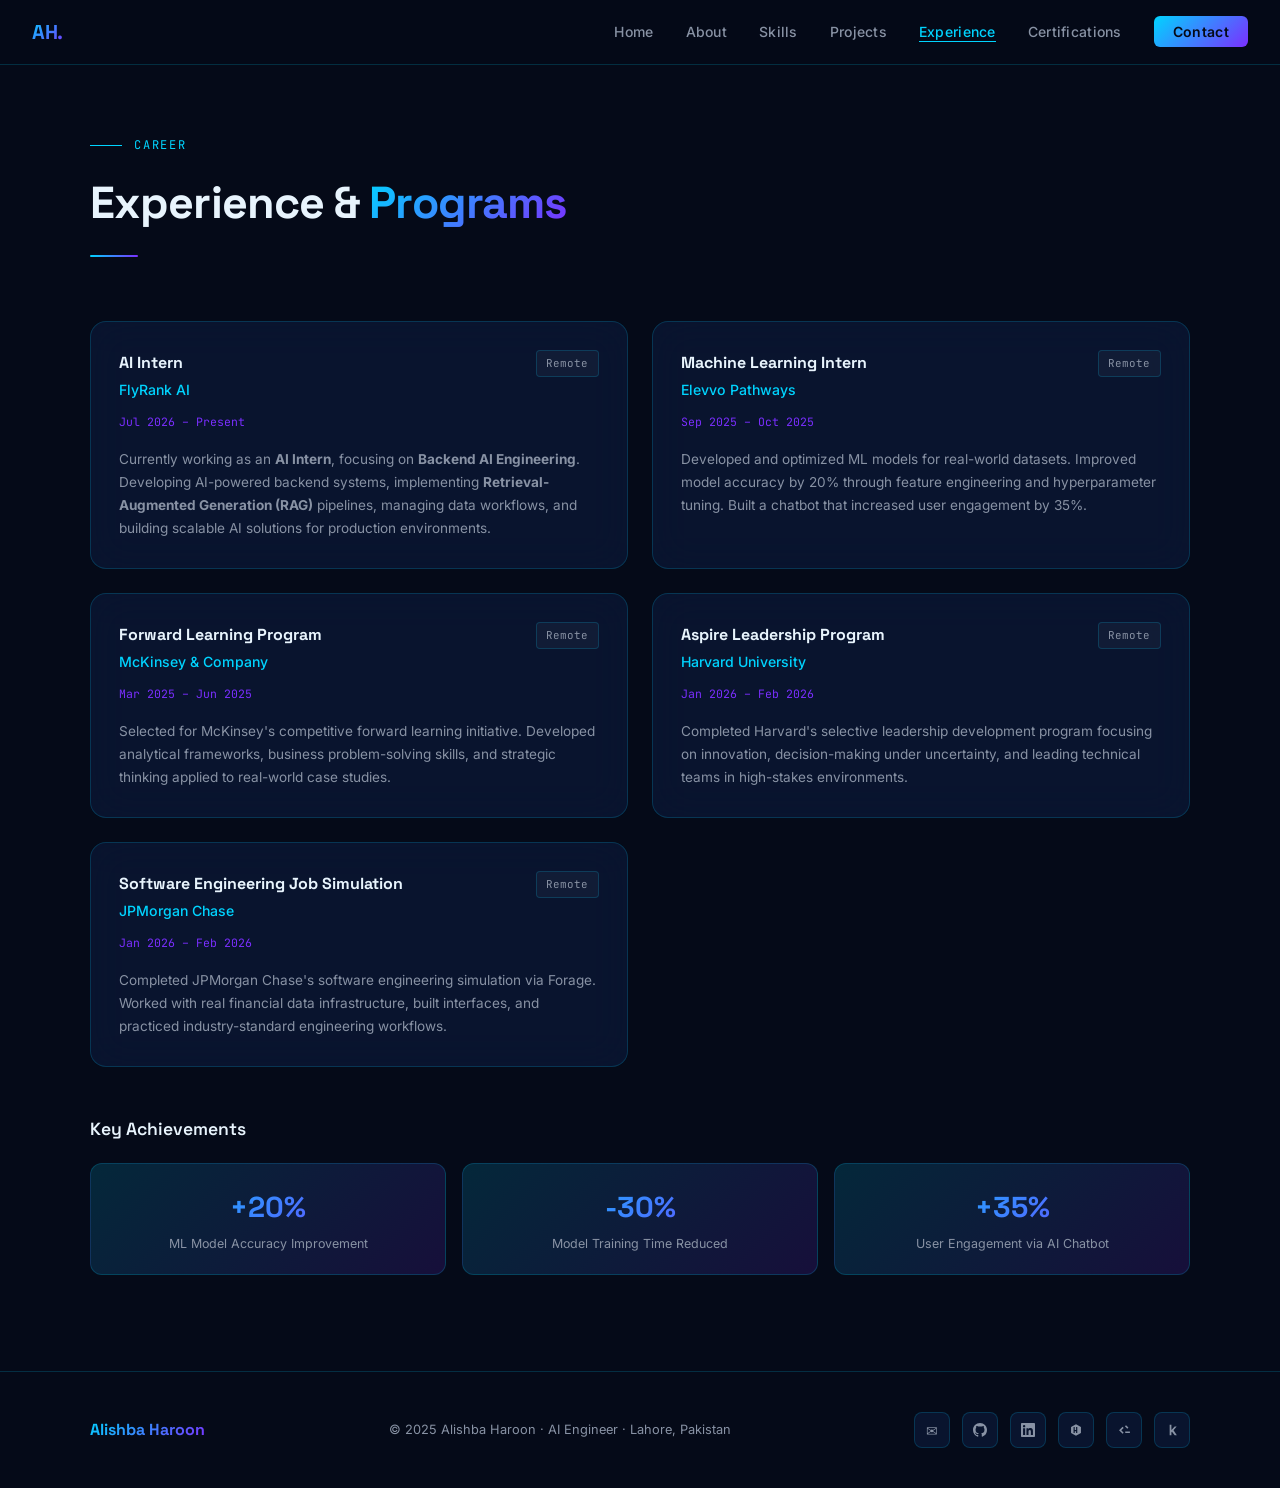
==== experience.html @ 0b695e45 "Initial portfolio website" ====
<!DOCTYPE html>
<html lang="en">
<head>
<meta charset="UTF-8">
<meta name="viewport" content="width=device-width, initial-scale=1.0">
<meta name="description" content="Professional experience and leadership programs completed by Alishba Haroon.">
<meta name="keywords" content="AI Engineer, Machine Learning Engineer, NLP, Deep Learning, Python, TensorFlow, PyTorch, Alishba Haroon">
<title>Experience | Alishba Haroon</title>
<link rel="preconnect" href="https://fonts.googleapis.com">
<link href="https://fonts.googleapis.com/css2?family=Space+Grotesk:wght@300;400;500;600;700&family=Inter:wght@300;400;500;600&family=JetBrains+Mono:wght@400;500&display=swap" rel="stylesheet">
<link rel="stylesheet" href="styles.css">
</head>
<body>
<nav id="navbar">
  <a href="index.html" class="nav-logo">AH.</a>
  <ul class="nav-links">
    <li><a href="index.html">Home</a></li>
    <li><a href="about.html">About</a></li>
    <li><a href="skills.html">Skills</a></li>
    <li><a href="projects.html">Projects</a></li>
    <li><a href="experience.html" class="active">Experience</a></li>
    <li><a href="certifications.html">Certifications</a></li>
    <li><a href="contact.html" class="nav-cta">Contact</a></li>
  </ul>
  <button class="hamburger" id="hamburger" aria-label="Menu">
    <span></span><span></span><span></span>
  </button>
</nav>

<div class="mobile-menu" id="mobile-menu">
  <button class="mobile-close" id="mobile-close">✕</button>
  <a href="index.html" class="mobile-link">Home</a>
  <a href="about.html" class="mobile-link">About</a>
  <a href="skills.html" class="mobile-link">Skills</a>
  <a href="projects.html" class="mobile-link">Projects</a>
  <a href="experience.html" class="mobile-link active">Experience</a>
  <a href="certifications.html" class="mobile-link">Certs</a>
  <a href="contact.html" class="mobile-link nav-cta" style="padding:0.6rem 1.5rem;">Contact</a>
</div>


<section class="page-banner">
  <div class="container">
    <div class="section-eyebrow">Career</div>
    <h2 class="section-title">Experience &amp; <span>Programs</span></h2>
    <div class="section-divider"></div>
  </div>
</section>

<section id="experience" style="padding-top:0;">
  
  <div class="container">
    <div class="exp-grid">
      <div class="exp-card glass reveal">
  <div class="exp-header">
    <div>
      <div class="exp-role">AI Intern</div>
      <div class="exp-company">FlyRank AI</div>
    </div>
    <span class="exp-badge">Remote</span>
  </div>

  <div class="exp-period">Jul 2026 – Present</div>

  <p style="font-size:0.85rem;color:var(--slate);line-height:1.7;">
    Currently working as an <strong>AI Intern</strong>, focusing on <strong>Backend AI Engineering</strong>. Developing AI-powered backend systems, implementing <strong>Retrieval-Augmented Generation (RAG)</strong> pipelines, managing data workflows, and building scalable AI solutions for production environments.
  </p>
</div>
      <div class="exp-card glass reveal">
        <div class="exp-header">
          <div>
            <div class="exp-role">Machine Learning Intern</div>
            <div class="exp-company">Elevvo Pathways</div>
          </div>
          <span class="exp-badge">Remote</span>
        </div>
        <div class="exp-period">Sep 2025 – Oct 2025</div>
        <p style="font-size:0.85rem;color:var(--slate);line-height:1.7;">
          Developed and optimized ML models for real-world datasets. Improved model accuracy by 20% through feature engineering and hyperparameter tuning. Built a chatbot that increased user engagement by 35%.
        </p>
      </div>

      <div class="exp-card glass reveal">
        <div class="exp-header">
          <div>
            <div class="exp-role">Forward Learning Program</div>
            <div class="exp-company">McKinsey &amp; Company</div>
          </div>
          <span class="exp-badge">Remote</span>
        </div>
        <div class="exp-period">Mar 2025 – Jun 2025</div>
        <p style="font-size:0.85rem;color:var(--slate);line-height:1.7;">
          Selected for McKinsey's competitive forward learning initiative. Developed analytical frameworks, business problem-solving skills, and strategic thinking applied to real-world case studies.
        </p>
      </div>

      <div class="exp-card glass reveal">
        <div class="exp-header">
          <div>
            <div class="exp-role">Aspire Leadership Program</div>
            <div class="exp-company">Harvard University</div>
          </div>
          <span class="exp-badge">Remote</span>
        </div>
        <div class="exp-period">Jan 2026 – Feb 2026</div>
        <p style="font-size:0.85rem;color:var(--slate);line-height:1.7;">
          Completed Harvard's selective leadership development program focusing on innovation, decision-making under uncertainty, and leading technical teams in high-stakes environments.
        </p>
      </div>

      <div class="exp-card glass reveal">
        <div class="exp-header">
          <div>
            <div class="exp-role">Software Engineering Job Simulation</div>
            <div class="exp-company">JPMorgan Chase</div>
          </div>
          <span class="exp-badge">Remote</span>
        </div>
        <div class="exp-period">Jan 2026 – Feb 2026</div>
        <p style="font-size:0.85rem;color:var(--slate);line-height:1.7;">
          Completed JPMorgan Chase's software engineering simulation via Forage. Worked with real financial data infrastructure, built interfaces, and practiced industry-standard engineering workflows.
        </p>
      </div>
    </div>

    <div class="achievements-section reveal">
      <div class="achievements-title">Key Achievements</div>
      <div class="achievements-grid">
        <div class="achievement-item">
          <div class="achievement-stat">+20%</div>
          <div class="achievement-desc">ML Model Accuracy Improvement</div>
        </div>
        <div class="achievement-item">
          <div class="achievement-stat">-30%</div>
          <div class="achievement-desc">Model Training Time Reduced</div>
        </div>
        <div class="achievement-item">
          <div class="achievement-stat">+35%</div>
          <div class="achievement-desc">User Engagement via AI Chatbot</div>
        </div>
      </div>
    </div>
  </div>
</section>


<footer>
  <div class="footer-inner">
    <div class="footer-name">Alishba Haroon</div>
    <div class="footer-copy">© 2025 Alishba Haroon · AI Engineer · Lahore, Pakistan</div>
    <div class="social-icons">
      <a href="mailto:alishbaharoon988@gmail.com" class="social-icon" title="Email">✉</a>
      <a href="https://github.com/Alishba-Haroon" target="_blank" class="social-icon" title="GitHub">
        <svg width="14" height="14" viewBox="0 0 24 24" fill="currentColor"><path d="M12 0C5.37 0 0 5.37 0 12c0 5.31 3.435 9.795 8.205 11.385.6.105.825-.255.825-.57 0-.285-.015-1.23-.015-2.235-3.015.555-3.795-.735-4.035-1.41-.135-.345-.72-1.41-1.23-1.695-.42-.225-1.02-.78-.015-.795.945-.015 1.62.87 1.845 1.23 1.08 1.815 2.805 1.305 3.495.99.105-.78.42-1.305.765-1.605-2.67-.3-5.46-1.335-5.46-5.925 0-1.305.465-2.385 1.23-3.225-.12-.3-.54-1.53.12-3.18 0 0 1.005-.315 3.3 1.23.96-.27 1.98-.405 3-.405s2.04.135 3 .405c2.295-1.56 3.3-1.23 3.3-1.23.66 1.65.24 2.88.12 3.18.765.84 1.23 1.905 1.23 3.225 0 4.605-2.805 5.625-5.475 5.925.435.375.81 1.095.81 2.22 0 1.605-.015 2.895-.015 3.3 0 .315.225.69.825.57A12.02 12.02 0 0 0 24 12c0-6.63-5.37-12-12-12z"/></svg>
      </a>
      <a href="https://linkedin.com/in/alishba-h-997508324" target="_blank" class="social-icon" title="LinkedIn">
        <svg width="14" height="14" viewBox="0 0 24 24" fill="currentColor"><path d="M20.447 20.452h-3.554v-5.569c0-1.328-.027-3.037-1.852-3.037-1.853 0-2.136 1.445-2.136 2.939v5.667H9.351V9h3.414v1.561h.046c.477-.9 1.637-1.85 3.37-1.85 3.601 0 4.267 2.37 4.267 5.455v6.286zM5.337 7.433a2.062 2.062 0 0 1-2.063-2.065 2.064 2.064 0 1 1 2.063 2.065zm1.782 13.019H3.555V9h3.564v11.452zM22.225 0H1.771C.792 0 0 .774 0 1.729v20.542C0 23.227.792 24 1.771 24h20.451C23.2 24 24 23.227 24 22.271V1.729C24 .774 23.2 0 22.222 0h.003z"/></svg>
      </a>
      <a href="https://www.hackerrank.com/profile/alishbaharoon" target="_blank" class="social-icon" title="HackerRank">
         <svg width="14" height="14" viewBox="0 0 24 24" fill="currentColor">
         <path d="M12 2L3.5 7v10L12 22l8.5-5V7L12 2zm2.2 15h-2v-3h-2.4v3h-2V7h2v5h2.4V7h2v10z"/>
         </svg>
      </a>
      <a href="https://leetcode.com/u/Alishba_Haroon/" target="_blank" class="social-icon" title="LeetCode">
        <svg width="16" height="16" viewBox="0 0 50 50" fill="currentColor">
        <path d="M20.6 37.1L9.5 26l11.1-11.1 3.5 3.5L16.5 26l7.6 7.6-3.5 3.5zm8.2-2.6h14.7v-5H28.8v5zm2.5-24.6l-3.5 3.5L35.4 21l3.5-3.5-7.6-7.6z"/>
        </svg>
      </a>
      <a href="https://www.kaggle.com/parkemma" target="_blank" class="social-icon" title="Kaggle">
         <svg width="14" height="14" viewBox="0 0 24 24" fill="currentColor">
         <path d="M8 3h3v9.2L16.6 6H20l-5.4 6.3L20.3 21h-3.7L12 14.9l-1 1.1V21H8V3z"/>
         </svg>
      </a>
    </div>
  </div>
</footer>

<script src="script.js"></script>
</body>
</html>
---- styles.css ----
:root {
  --bg-deep: #050A18;
  --bg-mid: #0D1B3E;
  --bg-card: rgba(13, 27, 62, 0.6);
  --cyan: #00D4FF;
  --violet: #7B2FFF;
  --cyan-dim: rgba(0, 212, 255, 0.15);
  --violet-dim: rgba(123, 47, 255, 0.15);
  --white: #E8F4FD;
  --slate: #8892A4;
  --border: rgba(0, 212, 255, 0.18);
  --glow-cyan: 0 0 30px rgba(0, 212, 255, 0.25);
  --glow-violet: 0 0 30px rgba(123, 47, 255, 0.25);
}

*, *::before, *::after { box-sizing: border-box; margin: 0; padding: 0; }

html { scroll-behavior: smooth; }

body {
  font-family: 'Inter', sans-serif;
  background: var(--bg-deep);
  color: var(--white);
  overflow-x: hidden;
  line-height: 1.6;
}

/* ── SCROLLBAR ── */
::-webkit-scrollbar { width: 4px; }
::-webkit-scrollbar-track { background: var(--bg-deep); }
::-webkit-scrollbar-thumb { background: var(--cyan); border-radius: 2px; }

/* ── NAV ── */
nav {
  position: fixed; top: 0; left: 0; right: 0; z-index: 100;
  padding: 1rem 2rem;
  display: flex; align-items: center; justify-content: space-between;
  background: rgba(5, 10, 24, 0.85);
  backdrop-filter: blur(20px);
  border-bottom: 1px solid var(--border);
  transition: all 0.3s ease;
}

.nav-logo {
  font-family: 'Space Grotesk', sans-serif;
  font-weight: 700; font-size: 1.25rem;
  background: linear-gradient(135deg, var(--cyan), var(--violet));
  -webkit-background-clip: text; -webkit-text-fill-color: transparent;
  letter-spacing: -0.02em;
  text-decoration: none;
}

.nav-links {
  display: flex; gap: 2rem; list-style: none;
}

.nav-links a {
  color: var(--slate); text-decoration: none; font-size: 0.875rem;
  font-weight: 500; letter-spacing: 0.02em; transition: color 0.2s;
  position: relative;
}

.nav-links a::after {
  content: ''; position: absolute; bottom: -2px; left: 0; width: 0; height: 1px;
  background: var(--cyan); transition: width 0.3s;
}

.nav-links a:hover { color: var(--cyan); }
.nav-links a:hover::after { width: 100%; }

/* current-page indicator (additive, same visual language as hover state) */
.nav-links a.active { color: var(--cyan); }
.nav-links a.active::after { width: 100%; }

.nav-cta {
  background: linear-gradient(135deg, var(--cyan), var(--violet));
  color: var(--bg-deep) !important; padding: 0.45rem 1.2rem;
  border-radius: 6px; font-weight: 600 !important;
  -webkit-text-fill-color: var(--bg-deep) !important;
}

.nav-cta:hover { opacity: 0.85; }
.nav-cta::after { display: none !important; }

.hamburger {
  display: none; flex-direction: column; gap: 5px; cursor: pointer;
  background: none; border: none; padding: 4px;
}

.hamburger span {
  width: 24px; height: 2px; background: var(--white); border-radius: 1px;
  transition: all 0.3s;
}

/* ── HERO ── */
#hero {
  min-height: 100vh;
  display: flex; align-items: center; justify-content: center;
  position: relative; overflow: hidden;
  padding: 6rem 2rem 4rem;
}

#neural-canvas {
  position: absolute; top: 0; left: 0;
  width: 100%; height: 100%; z-index: 0;
  opacity: 0.45;
}

.hero-bg-gradient {
  position: absolute; inset: 0; z-index: 0;
  background: radial-gradient(ellipse 80% 60% at 50% 0%, rgba(123,47,255,0.18) 0%, transparent 60%),
              radial-gradient(ellipse 60% 40% at 80% 80%, rgba(0,212,255,0.12) 0%, transparent 50%);
}

.hero-content {
  position: relative; z-index: 2;
  max-width: 900px; text-align: center;
  animation: fadeInUp 0.9s ease both;
}

.hero-badge {
  display: inline-flex; align-items: center; gap: 0.5rem;
  background: var(--violet-dim); border: 1px solid rgba(123,47,255,0.4);
  color: var(--cyan); padding: 0.35rem 1rem; border-radius: 50px;
  font-size: 0.78rem; font-family: 'JetBrains Mono', monospace;
  letter-spacing: 0.06em; margin-bottom: 1.5rem;
  animation: fadeInUp 0.9s 0.1s ease both;
}

.hero-badge::before {
  content: ''; width: 6px; height: 6px; border-radius: 50%;
  background: var(--cyan); animation: pulse 2s infinite;
}

/* profile avatar */

.profile-avatar-wrap {
  display:flex;
  justify-content:center;
  margin-bottom:1.5rem;
  animation:fadeInUp 0.9s 0.05s ease both;
}


.profile-avatar {

  width:180px;
  height:180px;

  border-radius:50%;

  padding:4px;

  background:linear-gradient(135deg,var(--cyan),var(--violet));

  box-shadow:var(--glow-cyan);

  overflow:hidden;
}



.profile-avatar img {

  width:100%;
  height:100%;

  border-radius:50%;

  display:block;

  object-fit:cover;

  background:var(--bg-mid);

  border:3px solid var(--bg-deep);

}

.hero-name {
  font-family: 'Space Grotesk', sans-serif;
  font-size: clamp(2.8rem, 7vw, 5.5rem);
  font-weight: 700; line-height: 1.05;
  letter-spacing: -0.03em;
  background: linear-gradient(135deg, var(--white) 30%, var(--cyan) 70%, var(--violet) 100%);
  -webkit-background-clip: text; -webkit-text-fill-color: transparent;
  margin-bottom: 1rem;
  animation: fadeInUp 0.9s 0.2s ease both;
}

.hero-title {
  font-family: 'JetBrains Mono', monospace;
  font-size: clamp(0.85rem, 2vw, 1.05rem);
  color: var(--cyan); letter-spacing: 0.04em;
  margin-bottom: 1.5rem;
  animation: fadeInUp 0.9s 0.3s ease both;
}

.hero-headline {
  font-family: 'Space Grotesk', sans-serif;
  font-size: clamp(1.1rem, 2.5vw, 1.45rem);
  color: var(--slate); font-weight: 400;
  max-width: 680px; margin: 0 auto 2rem;
  animation: fadeInUp 0.9s 0.4s ease both;
}

.hero-headline em { color: var(--white); font-style: normal; font-weight: 600; }

.hero-bio {
  font-size: 0.95rem; color: var(--slate); max-width: 600px;
  margin: 0 auto 2.5rem; line-height: 1.8;
  animation: fadeInUp 0.9s 0.5s ease both;
}

.hero-btns {
  display: flex; gap: 1rem; justify-content: center; flex-wrap: wrap;
  animation: fadeInUp 0.9s 0.6s ease both;
}

.btn-primary {
  background: linear-gradient(135deg, var(--cyan), var(--violet));
  color: var(--bg-deep); padding: 0.8rem 2rem;
  border-radius: 8px; font-weight: 700; font-size: 0.95rem;
  text-decoration: none; border: none; cursor: pointer;
  transition: all 0.3s; display: inline-flex; align-items: center; gap: 0.5rem;
  box-shadow: var(--glow-cyan);
}

.btn-primary:hover { transform: translateY(-2px); box-shadow: 0 0 40px rgba(0,212,255,0.4); }

.btn-outline {
  background: transparent; color: var(--white);
  border: 1px solid var(--border); padding: 0.8rem 2rem;
  border-radius: 8px; font-weight: 600; font-size: 0.95rem;
  text-decoration: none; cursor: pointer;
  transition: all 0.3s; display: inline-flex; align-items: center; gap: 0.5rem;
  backdrop-filter: blur(10px);
}

.btn-outline:hover {
  border-color: var(--cyan); color: var(--cyan);
  background: var(--cyan-dim); transform: translateY(-2px);
}

.hero-stats {
  display: flex; gap: 3rem; justify-content: center; margin-top: 4rem;
  flex-wrap: wrap;
  animation: fadeInUp 0.9s 0.7s ease both;
}

.stat-item { text-align: center; }
.stat-num {
  font-family: 'Space Grotesk', sans-serif;
  font-size: 2rem; font-weight: 700; color: var(--cyan);
}
.stat-label { font-size: 0.78rem; color: var(--slate); letter-spacing: 0.05em; }

/* ── SECTIONS ── */
section { padding: 6rem 2rem; }

.container { max-width: 1100px; margin: 0 auto; }

/* page banner used at the top of every inner page (reuses hero spacing rhythm) */
.page-banner {
  padding: 8.5rem 2rem 1rem;
}

.section-eyebrow {
  font-family: 'JetBrains Mono', monospace;
  font-size: 0.75rem; color: var(--cyan);
  letter-spacing: 0.15em; text-transform: uppercase;
  margin-bottom: 0.75rem; display: flex; align-items: center; gap: 0.75rem;
}

.section-eyebrow::before {
  content: ''; height: 1px; width: 2rem; background: var(--cyan);
}

.section-title {
  font-family: 'Space Grotesk', sans-serif;
  font-size: clamp(1.8rem, 4vw, 2.8rem); font-weight: 700;
  letter-spacing: -0.02em; margin-bottom: 1rem;
}

.section-title span {
  background: linear-gradient(135deg, var(--cyan), var(--violet));
  -webkit-background-clip: text; -webkit-text-fill-color: transparent;
}

.section-divider {
  width: 3rem; height: 2px;
  background: linear-gradient(to right, var(--cyan), var(--violet));
  margin-bottom: 3rem; border-radius: 1px;
}

/* ── GLASS CARD ── */
.glass {
  background: var(--bg-card);
  border: 1px solid var(--border);
  border-radius: 16px;
  backdrop-filter: blur(20px);
  transition: all 0.3s;
}

.glass:hover {
  border-color: rgba(0,212,255,0.35);
  box-shadow: var(--glow-cyan);
  transform: translateY(-4px);
}

/* ── ABOUT ── */
#about, .about-page { background: linear-gradient(180deg, var(--bg-deep) 0%, rgba(13,27,62,0.3) 100%); }

.about-grid {
  display: grid; grid-template-columns: 1fr 1fr; gap: 3rem; align-items: start;
}

.about-bio { font-size: 1.05rem; color: var(--slate); line-height: 1.9; margin-bottom: 1.5rem; }
.about-bio strong { color: var(--white); }

.about-highlight {
  display: flex; align-items: flex-start; gap: 1rem;
  padding: 1.2rem 1.5rem; margin-bottom: 1rem;
}

.highlight-icon {
  width: 40px; height: 40px; border-radius: 10px; flex-shrink: 0;
  background: linear-gradient(135deg, var(--cyan-dim), var(--violet-dim));
  border: 1px solid var(--border);
  display: flex; align-items: center; justify-content: center;
  font-size: 1.1rem;
}

.highlight-text strong { display: block; font-size: 0.9rem; margin-bottom: 0.2rem; }
.highlight-text span { font-size: 0.82rem; color: var(--slate); }

/* Education Timeline */
.edu-timeline { position: relative; padding-left: 1.5rem; }

.edu-timeline::before {
  content: ''; position: absolute; left: 0; top: 0; bottom: 0;
  width: 1px; background: linear-gradient(to bottom, var(--cyan), var(--violet), transparent);
}

.edu-item {
  position: relative; margin-bottom: 2rem;
  padding: 1.25rem 1.5rem;
}

.edu-item::before {
  content: ''; position: absolute; left: -1.65rem; top: 1.5rem;
  width: 8px; height: 8px; border-radius: 50%;
  background: var(--cyan); border: 2px solid var(--bg-deep);
  box-shadow: 0 0 12px var(--cyan);
}

.edu-degree {
  font-family: 'Space Grotesk', sans-serif;
  font-weight: 600; font-size: 1rem; margin-bottom: 0.25rem;
}

.edu-school { color: var(--cyan); font-size: 0.88rem; margin-bottom: 0.2rem; }
.edu-period { font-family: 'JetBrains Mono', monospace; font-size: 0.75rem; color: var(--slate); }

/* ── SKILLS ── */
#skills, .skills-page { position: relative; }

.skills-grid {
  display: grid;
  grid-template-columns: repeat(auto-fill, minmax(300px, 1fr));
  gap: 1.5rem;
}

.skill-card { padding: 1.75rem; }

.skill-cat-label {
  font-family: 'JetBrains Mono', monospace;
  font-size: 0.72rem; color: var(--cyan);
  letter-spacing: 0.1em; text-transform: uppercase;
  margin-bottom: 1.25rem; display: flex; align-items: center; gap: 0.5rem;
}

.skill-cat-label::after {
  content: ''; flex: 1; height: 1px; background: var(--border);
}

.skill-tags { display: flex; flex-wrap: wrap; gap: 0.5rem; }

.tag {
  padding: 0.35rem 0.85rem; border-radius: 50px;
  font-size: 0.78rem; font-weight: 500; letter-spacing: 0.02em;
  background: var(--cyan-dim); border: 1px solid rgba(0,212,255,0.25);
  color: var(--white); transition: all 0.2s; cursor: default;
}

.tag:hover {
  background: rgba(0,212,255,0.25); border-color: var(--cyan);
  transform: scale(1.04);
}

.tag.violet {
  background: var(--violet-dim); border-color: rgba(123,47,255,0.3);
}

.tag.violet:hover { background: rgba(123,47,255,0.3); border-color: var(--violet); }

/* ── PROJECTS ── */
#projects, .projects-page { background: linear-gradient(180deg, rgba(13,27,62,0.2) 0%, var(--bg-deep) 100%); }

.filter-bar {
  display: flex; gap: 0.75rem; margin-bottom: 2.5rem; flex-wrap: wrap;
}

.filter-btn {
  padding: 0.45rem 1.2rem; border-radius: 50px;
  border: 1px solid var(--border); background: transparent;
  color: var(--slate); font-size: 0.82rem; font-weight: 500;
  cursor: pointer; transition: all 0.2s; font-family: 'Inter', sans-serif;
}

.filter-btn:hover, .filter-btn.active {
  background: var(--cyan-dim); border-color: var(--cyan); color: var(--cyan);
}

.projects-grid {
  display: grid; grid-template-columns: repeat(auto-fill, minmax(310px, 1fr));
  gap: 1.5rem;
}

.project-card {
  padding: 2rem; position: relative; overflow: hidden;
  display: flex; flex-direction: column;
}

.project-card::before {
  content: ''; position: absolute; top: 0; left: 0; right: 0; height: 2px;
  background: linear-gradient(to right, var(--cyan), var(--violet));
  transform: scaleX(0); transform-origin: left;
  transition: transform 0.4s ease;
}

.project-card:hover::before { transform: scaleX(1); }

.project-number {
  font-family: 'JetBrains Mono', monospace;
  font-size: 0.72rem; color: var(--violet); margin-bottom: 1rem;
  letter-spacing: 0.08em;
}

.project-title {
  font-family: 'Space Grotesk', sans-serif;
  font-size: 1.2rem; font-weight: 700; margin-bottom: 0.75rem;
}

.project-desc {
  font-size: 0.88rem; color: var(--slate); line-height: 1.7;
  margin-bottom: 1.25rem; flex: 1;
}

.project-achievement {
  display: flex; align-items: center; gap: 0.5rem;
  padding: 0.6rem 0.9rem; border-radius: 8px;
  background: linear-gradient(135deg, var(--cyan-dim), var(--violet-dim));
  border: 1px solid var(--border);
  font-size: 0.8rem; color: var(--cyan); font-weight: 500; margin-bottom: 1rem;
}

.project-tags { display: flex; gap: 0.4rem; flex-wrap: wrap; }

.project-tag {
  padding: 0.25rem 0.65rem; border-radius: 4px;
  background: rgba(255,255,255,0.05); border: 1px solid rgba(255,255,255,0.08);
  font-size: 0.72rem; color: var(--slate); font-family: 'JetBrains Mono', monospace;
}

/* ── EXPERIENCE ── */
#experience { }

.exp-grid {
  display: grid; grid-template-columns: 1fr 1fr; gap: 1.5rem;
  margin-bottom: 3rem;
}

.exp-card { padding: 1.75rem; position: relative; }

.exp-header {
  display: flex; justify-content: space-between; align-items: flex-start;
  margin-bottom: 0.75rem; gap: 1rem;
}

.exp-role {
  font-family: 'Space Grotesk', sans-serif;
  font-weight: 700; font-size: 1rem; margin-bottom: 0.2rem;
}

.exp-company { color: var(--cyan); font-size: 0.88rem; font-weight: 500; }

.exp-badge {
  font-family: 'JetBrains Mono', monospace;
  font-size: 0.68rem; color: var(--slate);
  background: rgba(255,255,255,0.04); border: 1px solid var(--border);
  padding: 0.25rem 0.6rem; border-radius: 4px; white-space: nowrap;
  flex-shrink: 0;
}

.exp-period {
  font-family: 'JetBrains Mono', monospace;
  font-size: 0.72rem; color: var(--violet); margin-bottom: 1rem;
}

.achievements-section { margin-top: 2rem; }

.achievements-title {
  font-family: 'Space Grotesk', sans-serif;
  font-size: 1.1rem; font-weight: 600; margin-bottom: 1.25rem;
  color: var(--white);
}

.achievements-grid {
  display: grid; grid-template-columns: repeat(3, 1fr); gap: 1rem;
}

.achievement-item {
  padding: 1.25rem; text-align: center; border-radius: 12px;
  background: linear-gradient(135deg, var(--cyan-dim), var(--violet-dim));
  border: 1px solid var(--border);
}

.achievement-stat {
  font-family: 'Space Grotesk', sans-serif;
  font-size: 1.8rem; font-weight: 700;
  background: linear-gradient(135deg, var(--cyan), var(--violet));
  -webkit-background-clip: text; -webkit-text-fill-color: transparent;
}

.achievement-desc { font-size: 0.78rem; color: var(--slate); margin-top: 0.25rem; }

/* ── CERTIFICATIONS ── */
#certifications, .certifications-page { background: linear-gradient(180deg, rgba(13,27,62,0.15) 0%, var(--bg-deep) 100%); }

.certs-grid {
  display: grid; grid-template-columns: repeat(auto-fill, minmax(280px, 1fr));
  gap: 1.25rem;
}

.cert-card {
  padding: 1.5rem; display: flex; align-items: center; gap: 1.25rem;
}

.cert-icon {
  width: 48px; height: 48px; border-radius: 12px; flex-shrink: 0;
  background: linear-gradient(135deg, var(--cyan-dim), var(--violet-dim));
  border: 1px solid var(--border);
  display: flex; align-items: center; justify-content: center;
  font-size: 1.3rem;
}

.cert-name {
  font-family: 'Space Grotesk', sans-serif;
  font-weight: 600; font-size: 0.92rem; margin-bottom: 0.2rem;
}

.cert-issuer { font-size: 0.78rem; color: var(--cyan); }

/* ── CONTACT ── */
#contact { }

.contact-grid {
  display: grid; grid-template-columns: 1fr 1.4fr; gap: 3rem; align-items: start;
}

.contact-info h3 {
  font-family: 'Space Grotesk', sans-serif;
  font-size: 1.4rem; font-weight: 700; margin-bottom: 1rem;
}

.contact-info p { color: var(--slate); font-size: 0.92rem; line-height: 1.8; margin-bottom: 2rem; }

.contact-links { display: flex; flex-direction: column; gap: 1rem; }

.contact-link {
  display: flex; align-items: center; gap: 1rem;
  padding: 1rem 1.25rem; border-radius: 10px;
  text-decoration: none; color: var(--white);
  transition: all 0.3s;
}

.contact-link:hover {
  background: var(--cyan-dim); border-color: var(--cyan); color: var(--cyan);
}

.contact-link .cl-icon {
  width: 36px; height: 36px; border-radius: 8px;
  background: var(--violet-dim); border: 1px solid var(--border);
  display: flex; align-items: center; justify-content: center;
  font-size: 1rem; flex-shrink: 0;
}

.cl-label { font-size: 0.72rem; color: var(--slate); display: block; margin-bottom: 0.1rem; }
.cl-value { font-size: 0.88rem; font-weight: 500; }

.contact-form { display: flex; flex-direction: column; gap: 1rem; }

.form-group { display: flex; flex-direction: column; gap: 0.4rem; }

.form-group label { font-size: 0.78rem; color: var(--slate); letter-spacing: 0.04em; }

.form-group input, .form-group textarea {
  background: var(--bg-card); border: 1px solid var(--border);
  border-radius: 8px; padding: 0.85rem 1.1rem;
  color: var(--white); font-family: 'Inter', sans-serif; font-size: 0.9rem;
  outline: none; transition: border-color 0.2s; resize: vertical;
}

.form-group input:focus, .form-group textarea:focus {
  border-color: var(--cyan); box-shadow: 0 0 0 3px rgba(0,212,255,0.1);
}

.form-group textarea { min-height: 130px; }

.form-row { display: grid; grid-template-columns: 1fr 1fr; gap: 1rem; }

/* ── FOOTER ── */
footer {
  padding: 2.5rem 2rem;
  border-top: 1px solid var(--border);
  text-align: center;
  background: rgba(5,10,24,0.8);
}

.footer-inner {
  max-width: 1100px; margin: 0 auto;
  display: flex; justify-content: space-between; align-items: center;
  flex-wrap: wrap; gap: 1rem;
}

.footer-name {
  font-family: 'Space Grotesk', sans-serif; font-weight: 700;
  background: linear-gradient(135deg, var(--cyan), var(--violet));
  -webkit-background-clip: text; -webkit-text-fill-color: transparent;
}

.footer-copy { font-size: 0.8rem; color: var(--slate); }

.social-icons { display: flex; gap: 0.75rem; }

.social-icon {
  width: 36px; height: 36px; border-radius: 8px;
  background: var(--bg-card); border: 1px solid var(--border);
  display: flex; align-items: center; justify-content: center;
  color: var(--slate); text-decoration: none; font-size: 0.9rem;
  transition: all 0.2s;
}

.social-icon:hover {
  border-color: var(--cyan); color: var(--cyan); background: var(--cyan-dim);
  transform: translateY(-2px);
}

/* ── ANIMATIONS ── */
@keyframes fadeInUp {
  from { opacity: 0; transform: translateY(30px); }
  to { opacity: 1; transform: translateY(0); }
}

@keyframes pulse {
  0%, 100% { opacity: 1; transform: scale(1); }
  50% { opacity: 0.5; transform: scale(0.8); }
}

@keyframes float {
  0%, 100% { transform: translateY(0); }
  50% { transform: translateY(-10px); }
}

.reveal {
  opacity: 0; transform: translateY(28px);
  transition: opacity 0.7s ease, transform 0.7s ease;
}

.reveal.visible { opacity: 1; transform: translateY(0); }

/* ── MOBILE NAV ── */
.mobile-menu {
  display: none; position: fixed; inset: 0; z-index: 99;
  background: rgba(5,10,24,0.97); backdrop-filter: blur(20px);
  flex-direction: column; align-items: center; justify-content: center; gap: 2rem;
}

.mobile-menu.open { display: flex; }

.mobile-menu a {
  color: var(--white); text-decoration: none;
  font-family: 'Space Grotesk', sans-serif; font-size: 1.5rem; font-weight: 600;
  transition: color 0.2s;
}

.mobile-menu a:hover { color: var(--cyan); }

.mobile-menu a.active { color: var(--cyan); }

.mobile-close {
  position: absolute; top: 1.5rem; right: 2rem;
  background: none; border: none; color: var(--white);
  font-size: 1.75rem; cursor: pointer;
}

/* ── RESPONSIVE ── */
@media (max-width: 768px) {
  .nav-links { display: none; }
  .hamburger { display: flex; }

  .about-grid { grid-template-columns: 1fr; }
  .exp-grid { grid-template-columns: 1fr; }
  .contact-grid { grid-template-columns: 1fr; }
  .achievements-grid { grid-template-columns: 1fr; }
  .form-row { grid-template-columns: 1fr; }

  .hero-stats { gap: 1.5rem; }

  section { padding: 4rem 1.25rem; }
  .page-banner { padding: 7rem 1.25rem 0.5rem; }

  .projects-grid { grid-template-columns: 1fr; }
  .skills-grid { grid-template-columns: 1fr; }
  .certs-grid { grid-template-columns: 1fr; }
}

@media (max-width: 480px) {
  .hero-btns { flex-direction: column; align-items: center; }
  .btn-primary, .btn-outline { width: 100%; max-width: 260px; justify-content: center; }
}

/* hidden class for project filter */
.project-card.hidden { display: none; }

/* Skill bar */
.skill-bar-wrap { margin-top: 1.25rem; }
.skill-bar-item { margin-bottom: 0.9rem; }
.skill-bar-label {
  display: flex; justify-content: space-between;
  font-size: 0.78rem; color: var(--slate); margin-bottom: 0.4rem;
}
.skill-bar-track {
  height: 4px; border-radius: 2px;
  background: rgba(255,255,255,0.07);
}
.skill-bar-fill {
  height: 100%; border-radius: 2px;
  background: linear-gradient(to right, var(--cyan), var(--violet));
  width: 0; transition: width 1.2s cubic-bezier(0.4,0,0.2,1);
}

/* top gradient mesh */
.mesh-overlay {
  position: absolute; inset: 0; z-index: 1; pointer-events: none;
  background: 
    radial-gradient(circle at 20% 30%, rgba(0,212,255,0.06) 0%, transparent 40%),
    radial-gradient(circle at 80% 70%, rgba(123,47,255,0.06) 0%, transparent 40%);
}
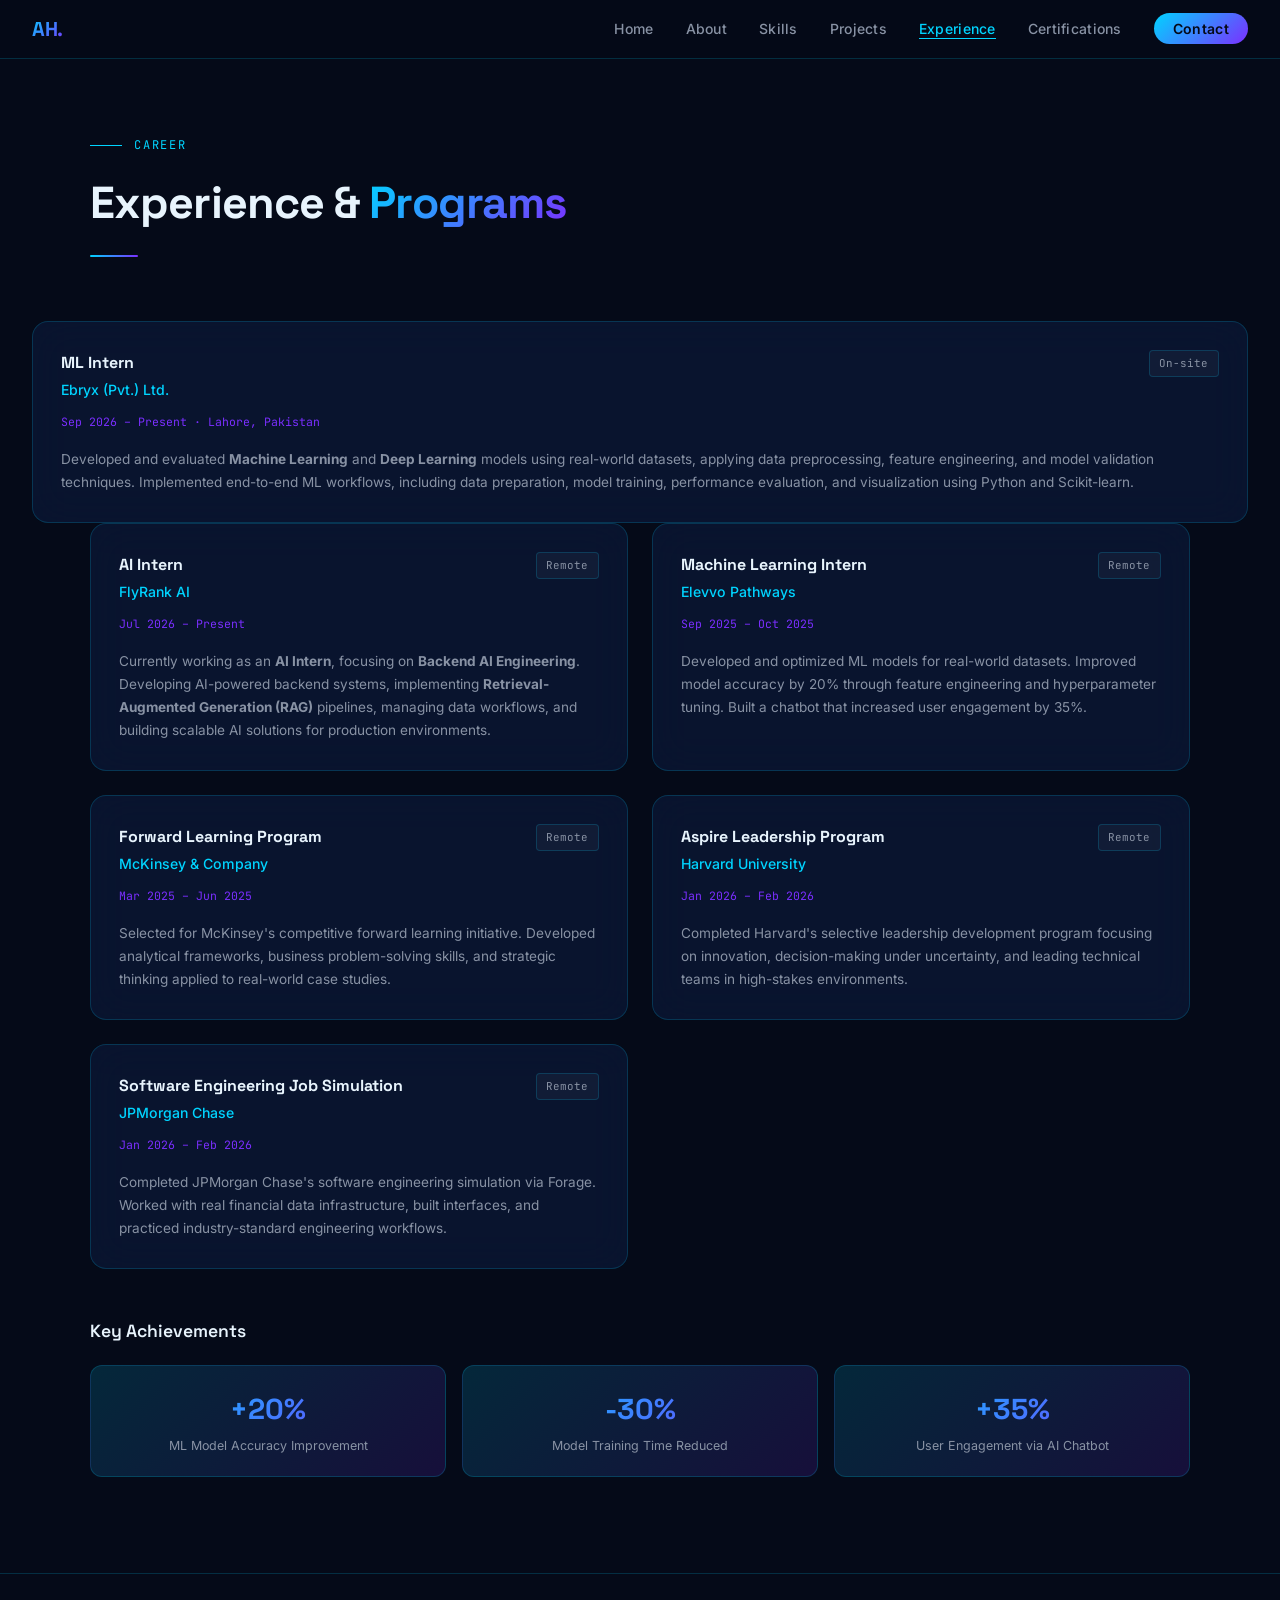
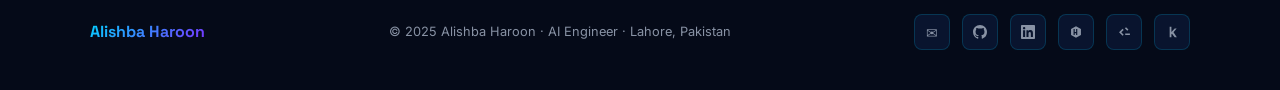
==== commit 74c4c821: "Update experience.html" ====
--- a/experience.html
+++ b/experience.html
@@ -48,7 +48,22 @@
 </section>
 
 <section id="experience" style="padding-top:0;">
-  
+
+  <div class="exp-card glass reveal">
+  <div class="exp-header">
+    <div>
+      <div class="exp-role">ML Intern</div>
+      <div class="exp-company">Ebryx (Pvt.) Ltd.</div>
+    </div>
+    <span class="exp-badge">On-site</span>
+  </div>
+
+  <div class="exp-period">Sep 2026 – Present · Lahore, Pakistan</div>
+
+  <p style="font-size:0.85rem;color:var(--slate);line-height:1.7;">
+    Developed and evaluated <strong>Machine Learning</strong> and <strong>Deep Learning</strong> models using real-world datasets, applying data preprocessing, feature engineering, and model validation techniques. Implemented end-to-end ML workflows, including data preparation, model training, performance evaluation, and visualization using Python and Scikit-learn.
+  </p>
+</div>
   <div class="container">
     <div class="exp-grid">
       <div class="exp-card glass reveal">
--- a/styles.css
+++ b/styles.css
@@ -1,3 +1,4 @@
+/* styles.css - Complete Combined File */
 :root {
   --bg-deep: #050A18;
   --bg-mid: #0D1B3E;
@@ -11,11 +12,19 @@
   --border: rgba(0, 212, 255, 0.18);
   --glow-cyan: 0 0 30px rgba(0, 212, 255, 0.25);
   --glow-violet: 0 0 30px rgba(123, 47, 255, 0.25);
-}
-
-*, *::before, *::after { box-sizing: border-box; margin: 0; padding: 0; }
-
-html { scroll-behavior: smooth; }
+  --radius: 20px;
+  --transition: 0.3s cubic-bezier(0.4, 0, 0.2, 1);
+}
+
+*, *::before, *::after {
+  box-sizing: border-box;
+  margin: 0;
+  padding: 0;
+}
+
+html {
+  scroll-behavior: smooth;
+}
 
 body {
   font-family: 'Inter', sans-serif;
@@ -26,164 +35,325 @@
 }
 
 /* ── SCROLLBAR ── */
-::-webkit-scrollbar { width: 4px; }
-::-webkit-scrollbar-track { background: var(--bg-deep); }
-::-webkit-scrollbar-thumb { background: var(--cyan); border-radius: 2px; }
+::-webkit-scrollbar {
+  width: 6px;
+}
+::-webkit-scrollbar-track {
+  background: var(--bg-deep);
+}
+::-webkit-scrollbar-thumb {
+  background: var(--cyan);
+  border-radius: 3px;
+}
 
 /* ── NAV ── */
-nav {
-  position: fixed; top: 0; left: 0; right: 0; z-index: 100;
-  padding: 1rem 2rem;
-  display: flex; align-items: center; justify-content: space-between;
+#navbar {
+  position: fixed;
+  top: 0;
+  left: 0;
+  right: 0;
+  z-index: 1000;
+  padding: 0.8rem 2rem;
+  display: flex;
+  align-items: center;
+  justify-content: space-between;
   background: rgba(5, 10, 24, 0.85);
   backdrop-filter: blur(20px);
+  -webkit-backdrop-filter: blur(20px);
   border-bottom: 1px solid var(--border);
   transition: all 0.3s ease;
 }
 
+#navbar.scrolled {
+  background: rgba(5, 10, 24, 0.97);
+  box-shadow: 0 8px 32px rgba(0, 0, 0, 0.5);
+}
+
 .nav-logo {
   font-family: 'Space Grotesk', sans-serif;
-  font-weight: 700; font-size: 1.25rem;
+  font-weight: 700;
+  font-size: 1.25rem;
   background: linear-gradient(135deg, var(--cyan), var(--violet));
-  -webkit-background-clip: text; -webkit-text-fill-color: transparent;
+  -webkit-background-clip: text;
+  -webkit-text-fill-color: transparent;
+  background-clip: text;
   letter-spacing: -0.02em;
   text-decoration: none;
 }
 
 .nav-links {
-  display: flex; gap: 2rem; list-style: none;
+  display: flex;
+  gap: 2rem;
+  list-style: none;
+  align-items: center;
 }
 
 .nav-links a {
-  color: var(--slate); text-decoration: none; font-size: 0.875rem;
-  font-weight: 500; letter-spacing: 0.02em; transition: color 0.2s;
+  color: var(--slate);
+  text-decoration: none;
+  font-size: 0.875rem;
+  font-weight: 500;
+  letter-spacing: 0.02em;
+  transition: color 0.2s;
   position: relative;
 }
 
 .nav-links a::after {
-  content: ''; position: absolute; bottom: -2px; left: 0; width: 0; height: 1px;
-  background: var(--cyan); transition: width 0.3s;
-}
-
-.nav-links a:hover { color: var(--cyan); }
-.nav-links a:hover::after { width: 100%; }
-
-/* current-page indicator (additive, same visual language as hover state) */
-.nav-links a.active { color: var(--cyan); }
-.nav-links a.active::after { width: 100%; }
+  content: '';
+  position: absolute;
+  bottom: -2px;
+  left: 0;
+  width: 0;
+  height: 1px;
+  background: var(--cyan);
+  transition: width 0.3s;
+}
+
+.nav-links a:hover {
+  color: var(--cyan);
+}
+.nav-links a:hover::after {
+  width: 100%;
+}
+
+.nav-links a.active {
+  color: var(--cyan);
+}
+.nav-links a.active::after {
+  width: 100%;
+}
 
 .nav-cta {
   background: linear-gradient(135deg, var(--cyan), var(--violet));
-  color: var(--bg-deep) !important; padding: 0.45rem 1.2rem;
-  border-radius: 6px; font-weight: 600 !important;
+  color: var(--bg-deep) !important;
+  padding: 0.45rem 1.2rem;
+  border-radius: 40px;
+  font-weight: 600 !important;
   -webkit-text-fill-color: var(--bg-deep) !important;
-}
-
-.nav-cta:hover { opacity: 0.85; }
-.nav-cta::after { display: none !important; }
+  transition: all 0.3s;
+}
+
+.nav-cta:hover {
+  opacity: 0.85;
+  transform: translateY(-2px);
+  box-shadow: 0 8px 24px rgba(108, 106, 255, 0.35);
+}
+.nav-cta::after {
+  display: none !important;
+}
 
 .hamburger {
-  display: none; flex-direction: column; gap: 5px; cursor: pointer;
-  background: none; border: none; padding: 4px;
+  display: none;
+  flex-direction: column;
+  gap: 5px;
+  cursor: pointer;
+  background: none;
+  border: none;
+  padding: 4px;
 }
 
 .hamburger span {
-  width: 24px; height: 2px; background: var(--white); border-radius: 1px;
+  width: 24px;
+  height: 2px;
+  background: var(--white);
+  border-radius: 1px;
   transition: all 0.3s;
+}
+
+/* ── MOBILE MENU ── */
+.mobile-menu {
+  position: fixed;
+  top: 0;
+  right: -100%;
+  width: 80%;
+  max-width: 320px;
+  height: 100vh;
+  background: var(--bg-secondary);
+  backdrop-filter: blur(20px);
+  -webkit-backdrop-filter: blur(20px);
+  border-left: 1px solid var(--border-color);
+  padding: 3rem 2rem;
+  display: flex;
+  flex-direction: column;
+  gap: 1.5rem;
+  transition: 0.4s cubic-bezier(0.4, 0, 0.2, 1);
+  z-index: 2000;
+}
+
+.mobile-menu.open {
+  right: 0;
+}
+
+.mobile-close {
+  align-self: flex-end;
+  background: transparent;
+  border: none;
+  color: white;
+  font-size: 1.8rem;
+  cursor: pointer;
+}
+
+.mobile-link {
+  color: var(--text-secondary);
+  text-decoration: none;
+  font-size: 1.2rem;
+  font-weight: 500;
+  padding: 0.4rem 0;
+  border-bottom: 1px solid rgba(255, 255, 255, 0.05);
+  transition: color 0.3s;
+}
+
+.mobile-link:hover,
+.mobile-link.active {
+  color: white;
 }
 
 /* ── HERO ── */
 #hero {
   min-height: 100vh;
-  display: flex; align-items: center; justify-content: center;
-  position: relative; overflow: hidden;
+  display: flex;
+  align-items: center;
+  justify-content: center;
+  position: relative;
+  overflow: hidden;
   padding: 6rem 2rem 4rem;
 }
 
 #neural-canvas {
-  position: absolute; top: 0; left: 0;
-  width: 100%; height: 100%; z-index: 0;
-  opacity: 0.45;
+  position: absolute;
+  top: 0;
+  left: 0;
+  width: 100%;
+  height: 100%;
+  z-index: 1;
+  pointer-events: none;
+  opacity: 0.35;
 }
 
 .hero-bg-gradient {
-  position: absolute; inset: 0; z-index: 0;
-  background: radial-gradient(ellipse 80% 60% at 50% 0%, rgba(123,47,255,0.18) 0%, transparent 60%),
-              radial-gradient(ellipse 60% 40% at 80% 80%, rgba(0,212,255,0.12) 0%, transparent 50%);
+  position: absolute;
+  inset: 0;
+  z-index: 0;
+  background: radial-gradient(ellipse 80% 60% at 50% 0%, rgba(123, 47, 255, 0.18) 0%, transparent 60%),
+              radial-gradient(ellipse 60% 40% at 80% 80%, rgba(0, 212, 255, 0.12) 0%, transparent 50%);
+}
+
+.mesh-overlay {
+  position: absolute;
+  inset: 0;
+  z-index: 1;
+  pointer-events: none;
+  background: radial-gradient(circle at 20% 30%, rgba(0, 212, 255, 0.06) 0%, transparent 40%),
+              radial-gradient(circle at 80% 70%, rgba(123, 47, 255, 0.06) 0%, transparent 40%);
+}
+
+.hero-visual {
+  position: absolute;
+  right: 5%;
+  top: 20%;
+  width: 35%;
+  max-width: 450px;
+  z-index: 0;
+  opacity: 0.15;
+  pointer-events: none;
+}
+
+.ai-object {
+  width: 100%;
+  max-width: 480px;
+  animation: floatY 6s ease-in-out infinite, sway 10s ease-in-out infinite;
+  filter: drop-shadow(0 0 35px rgba(0, 212, 255, 0.45));
+  transform-style: preserve-3d;
+  will-change: transform;
+}
+
+@keyframes floatY {
+  0%, 100% { transform: translateY(0); }
+  50% { transform: translateY(-18px); }
+}
+
+@keyframes sway {
+  0% { transform: translateX(-25px) rotateY(-10deg); }
+  50% { transform: translateX(25px) rotateY(10deg); }
+  100% { transform: translateX(-25px) rotateY(-10deg); }
 }
 
 .hero-content {
-  position: relative; z-index: 2;
-  max-width: 900px; text-align: center;
+  position: relative;
+  z-index: 2;
+  max-width: 900px;
+  text-align: center;
   animation: fadeInUp 0.9s ease both;
 }
 
+.profile-avatar-wrap {
+  display: flex;
+  justify-content: center;
+  margin-bottom: 1.5rem;
+  animation: fadeInUp 0.9s 0.05s ease both;
+}
+
+.profile-avatar {
+  width: 120px;
+  height: 120px;
+  border-radius: 50%;
+  padding: 4px;
+  background: linear-gradient(135deg, var(--cyan), var(--violet));
+  box-shadow: var(--glow-cyan);
+  overflow: hidden;
+  transition: var(--transition);
+}
+
+.profile-avatar:hover {
+  transform: scale(1.04);
+  box-shadow: 0 0 60px rgba(108, 106, 255, 0.5);
+}
+
+.profile-avatar img {
+  width: 100%;
+  height: 100%;
+  border-radius: 50%;
+  display: block;
+  object-fit: cover;
+  background: var(--bg-mid);
+  border: 3px solid var(--bg-deep);
+}
+
 .hero-badge {
-  display: inline-flex; align-items: center; gap: 0.5rem;
-  background: var(--violet-dim); border: 1px solid rgba(123,47,255,0.4);
-  color: var(--cyan); padding: 0.35rem 1rem; border-radius: 50px;
-  font-size: 0.78rem; font-family: 'JetBrains Mono', monospace;
-  letter-spacing: 0.06em; margin-bottom: 1.5rem;
+  display: inline-flex;
+  align-items: center;
+  gap: 0.5rem;
+  background: var(--violet-dim);
+  border: 1px solid rgba(123, 47, 255, 0.4);
+  color: var(--cyan);
+  padding: 0.35rem 1rem;
+  border-radius: 50px;
+  font-size: 0.78rem;
+  font-family: 'JetBrains Mono', monospace;
+  letter-spacing: 0.06em;
+  margin-bottom: 1.5rem;
   animation: fadeInUp 0.9s 0.1s ease both;
 }
 
 .hero-badge::before {
-  content: ''; width: 6px; height: 6px; border-radius: 50%;
-  background: var(--cyan); animation: pulse 2s infinite;
-}
-
-/* profile avatar */
-
-.profile-avatar-wrap {
-  display:flex;
-  justify-content:center;
-  margin-bottom:1.5rem;
-  animation:fadeInUp 0.9s 0.05s ease both;
-}
-
-
-.profile-avatar {
-
-  width:180px;
-  height:180px;
-
-  border-radius:50%;
-
-  padding:4px;
-
-  background:linear-gradient(135deg,var(--cyan),var(--violet));
-
-  box-shadow:var(--glow-cyan);
-
-  overflow:hidden;
-}
-
-
-
-.profile-avatar img {
-
-  width:100%;
-  height:100%;
-
-  border-radius:50%;
-
-  display:block;
-
-  object-fit:cover;
-
-  background:var(--bg-mid);
-
-  border:3px solid var(--bg-deep);
-
+  content: '';
+  width: 6px;
+  height: 6px;
+  border-radius: 50%;
+  background: var(--cyan);
+  animation: pulse 2s infinite;
 }
 
 .hero-name {
   font-family: 'Space Grotesk', sans-serif;
   font-size: clamp(2.8rem, 7vw, 5.5rem);
-  font-weight: 700; line-height: 1.05;
+  font-weight: 700;
+  line-height: 1.05;
   letter-spacing: -0.03em;
   background: linear-gradient(135deg, var(--white) 30%, var(--cyan) 70%, var(--violet) 100%);
-  -webkit-background-clip: text; -webkit-text-fill-color: transparent;
+  -webkit-background-clip: text;
+  -webkit-text-fill-color: transparent;
+  background-clip: text;
   margin-bottom: 1rem;
   animation: fadeInUp 0.9s 0.2s ease both;
 }
@@ -191,7 +361,8 @@
 .hero-title {
   font-family: 'JetBrains Mono', monospace;
   font-size: clamp(0.85rem, 2vw, 1.05rem);
-  color: var(--cyan); letter-spacing: 0.04em;
+  color: var(--cyan);
+  letter-spacing: 0.04em;
   margin-bottom: 1.5rem;
   animation: fadeInUp 0.9s 0.3s ease both;
 }
@@ -199,98 +370,610 @@
 .hero-headline {
   font-family: 'Space Grotesk', sans-serif;
   font-size: clamp(1.1rem, 2.5vw, 1.45rem);
-  color: var(--slate); font-weight: 400;
-  max-width: 680px; margin: 0 auto 2rem;
+  color: var(--slate);
+  font-weight: 400;
+  max-width: 680px;
+  margin: 0 auto 2rem;
   animation: fadeInUp 0.9s 0.4s ease both;
 }
 
-.hero-headline em { color: var(--white); font-style: normal; font-weight: 600; }
+.hero-headline em {
+  color: var(--white);
+  font-style: normal;
+  font-weight: 600;
+  background: linear-gradient(135deg, var(--cyan), var(--violet));
+  -webkit-background-clip: text;
+  -webkit-text-fill-color: transparent;
+  background-clip: text;
+}
 
 .hero-bio {
-  font-size: 0.95rem; color: var(--slate); max-width: 600px;
-  margin: 0 auto 2.5rem; line-height: 1.8;
+  font-size: 0.95rem;
+  color: var(--slate);
+  max-width: 600px;
+  margin: 0 auto 2.5rem;
+  line-height: 1.8;
   animation: fadeInUp 0.9s 0.5s ease both;
 }
 
 .hero-btns {
-  display: flex; gap: 1rem; justify-content: center; flex-wrap: wrap;
+  display: flex;
+  gap: 1rem;
+  justify-content: center;
+  flex-wrap: wrap;
   animation: fadeInUp 0.9s 0.6s ease both;
 }
 
 .btn-primary {
   background: linear-gradient(135deg, var(--cyan), var(--violet));
-  color: var(--bg-deep); padding: 0.8rem 2rem;
-  border-radius: 8px; font-weight: 700; font-size: 0.95rem;
-  text-decoration: none; border: none; cursor: pointer;
-  transition: all 0.3s; display: inline-flex; align-items: center; gap: 0.5rem;
+  color: var(--bg-deep);
+  padding: 0.8rem 2rem;
+  border-radius: 40px;
+  font-weight: 700;
+  font-size: 0.95rem;
+  text-decoration: none;
+  border: none;
+  cursor: pointer;
+  transition: all 0.3s;
+  display: inline-flex;
+  align-items: center;
+  gap: 0.5rem;
   box-shadow: var(--glow-cyan);
 }
 
-.btn-primary:hover { transform: translateY(-2px); box-shadow: 0 0 40px rgba(0,212,255,0.4); }
+.btn-primary:hover {
+  transform: translateY(-3px);
+  box-shadow: 0 0 40px rgba(0, 212, 255, 0.4);
+}
 
 .btn-outline {
-  background: transparent; color: var(--white);
-  border: 1px solid var(--border); padding: 0.8rem 2rem;
-  border-radius: 8px; font-weight: 600; font-size: 0.95rem;
-  text-decoration: none; cursor: pointer;
-  transition: all 0.3s; display: inline-flex; align-items: center; gap: 0.5rem;
+  background: transparent;
+  color: var(--white);
+  border: 1px solid var(--border);
+  padding: 0.8rem 2rem;
+  border-radius: 40px;
+  font-weight: 600;
+  font-size: 0.95rem;
+  text-decoration: none;
+  cursor: pointer;
+  transition: all 0.3s;
+  display: inline-flex;
+  align-items: center;
+  gap: 0.5rem;
   backdrop-filter: blur(10px);
 }
 
 .btn-outline:hover {
-  border-color: var(--cyan); color: var(--cyan);
-  background: var(--cyan-dim); transform: translateY(-2px);
+  border-color: var(--cyan);
+  color: var(--cyan);
+  background: var(--cyan-dim);
+  transform: translateY(-3px);
 }
 
 .hero-stats {
-  display: flex; gap: 3rem; justify-content: center; margin-top: 4rem;
+  display: flex;
+  gap: 3rem;
+  justify-content: center;
+  margin-top: 4rem;
   flex-wrap: wrap;
   animation: fadeInUp 0.9s 0.7s ease both;
 }
 
-.stat-item { text-align: center; }
+.stat-item {
+  text-align: center;
+}
+
 .stat-num {
   font-family: 'Space Grotesk', sans-serif;
-  font-size: 2rem; font-weight: 700; color: var(--cyan);
-}
-.stat-label { font-size: 0.78rem; color: var(--slate); letter-spacing: 0.05em; }
-
+  font-size: 2rem;
+  font-weight: 700;
+  background: linear-gradient(135deg, var(--cyan), var(--violet));
+  -webkit-background-clip: text;
+  -webkit-text-fill-color: transparent;
+  background-clip: text;
+}
+
+.stat-label {
+  font-size: 0.78rem;
+  color: var(--slate);
+  letter-spacing: 0.05em;
+  margin-top: 0.2rem;
+}
+
+/* ── AI ROBOT FIXES ── */
+.hero-visual {
+  position: absolute;
+  right: 5%;
+  top: 15%;
+  width: 35%;
+  max-width: 450px;
+  z-index: 0;
+  pointer-events: none;
+}
+
+.ai-object {
+  width: 100%;
+  max-width: 400px;
+  height: auto;
+  animation: floatY 6s ease-in-out infinite, sway 10s ease-in-out infinite;
+  filter: drop-shadow(0 0 40px rgba(0, 212, 255, 0.4));
+  transform-style: preserve-3d;
+  will-change: transform;
+  opacity: 0.8;
+}
+
+/* Make sure hero content stays above the robot */
+.hero-content {
+  position: relative;
+  z-index: 2;
+}
+
+@keyframes floatY {
+  0%, 100% { transform: translateY(0px) rotateY(0deg); }
+  50% { transform: translateY(-20px) rotateY(2deg); }
+}
+
+@keyframes sway {
+  0% { transform: translateX(-15px) rotateY(-8deg); }
+  50% { transform: translateX(15px) rotateY(8deg); }
+  100% { transform: translateX(-15px) rotateY(-8deg); }
+}
+
+/* Responsive */
+@media (max-width: 992px) {
+  .hero-visual {
+    width: 25%;
+    opacity: 0.5;
+    right: 3%;
+  }
+  .ai-object {
+    max-width: 300px;
+  }
+}
+
+@media (max-width: 768px) {
+  .hero-visual {
+    width: 40%;
+    opacity: 0.3;
+    right: 0;
+    top: 10%;
+  }
+  .ai-object {
+    max-width: 200px;
+  }
+}
+/* ============================================
+   3D LIVE EFFECTS ADD-ON
+   Drop-in file, does not touch your existing styles.css
+   ============================================ */
+
+/* Neural canvas: give it real depth via perspective */
+#neural-canvas {
+  perspective: 1200px;
+}
+
+/* Profile avatar: 3D tilt container */
+.profile-avatar-wrap {
+  perspective: 1000px;
+}
+
+.profile-avatar {
+  transform-style: preserve-3d;
+  transition: transform 0.15s ease-out, box-shadow 0.3s ease;
+  will-change: transform;
+}
+
+.profile-avatar.tilting {
+  transition: transform 0.05s linear;
+  box-shadow: 0 25px 45px -10px rgba(124, 92, 255, 0.45);
+}
+
+/* Buttons: subtle 3D lift on hover */
+.btn-primary,
+.btn-outline {
+  transform: translateZ(0);
+  transition: transform 0.25s cubic-bezier(0.2, 0.8, 0.2, 1),
+              box-shadow 0.25s ease;
+}
+
+.btn-primary:hover,
+.btn-outline:hover {
+  transform: translateY(-4px) translateZ(20px) rotateX(4deg);
+  box-shadow: 0 18px 30px -12px rgba(124, 92, 255, 0.5);
+}
+
+/* Stat items: gentle float-in depth on hover */
+.stat-item {
+  transform-style: preserve-3d;
+  transition: transform 0.3s ease;
+}
+
+.stat-item:hover {
+  transform: translateZ(15px) scale(1.05);
+}
+
+/* ============================================
+   ORBITING 3D TECH BADGES AROUND AVATAR
+   ============================================ */
+.profile-avatar-wrap {
+  position: relative;
+}
+
+.orbit-ring {
+  position: absolute;
+  inset: 0;
+  transform-style: preserve-3d;
+  pointer-events: none;
+  animation: orbit-spin 18s linear infinite;
+}
+
+.orbit-item {
+  position: absolute;
+  top: 50%;
+  left: 50%;
+  padding: 6px 14px;
+  font-family: 'JetBrains Mono', monospace;
+  font-size: 0.7rem;
+  font-weight: 500;
+  white-space: nowrap;
+  color: rgba(124, 92, 255, 0.95);
+  background: rgba(124, 92, 255, 0.08);
+  border: 1px solid rgba(124, 92, 255, 0.35);
+  border-radius: 999px;
+  backdrop-filter: blur(6px);
+  transform:
+    translate(-50%, -50%)
+    rotateY(calc(var(--i) * 72deg))
+    translateZ(150px);
+  animation: orbit-counter-spin 18s linear infinite;
+}
+
+/* Keep badge text upright while the ring spins */
+@keyframes orbit-spin {
+  from { transform: rotateY(0deg); }
+  to   { transform: rotateY(360deg); }
+}
+
+@keyframes orbit-counter-spin {
+  from { transform: translate(-50%, -50%) rotateY(calc(var(--i) * 72deg)) translateZ(150px) rotateY(0deg); }
+  to   { transform: translate(-50%, -50%) rotateY(calc(var(--i) * 72deg)) translateZ(150px) rotateY(-360deg); }
+}
+
+@media (max-width: 768px) {
+  .orbit-item { display: none; } /* keep mobile clean */
+}
+
+/* ============================================
+   STAGGERED 3D ENTRANCE ANIMATION
+   ============================================ */
+.hero-badge,
+.hero-heading,
+.hero-bio,
+.ai-terminal,
+.hero-btns,
+.hero-stats,
+.hero-right {
+  opacity: 0;
+  transform: translateY(30px) rotateX(-10deg);
+  animation: hero-reveal 0.8s cubic-bezier(0.2, 0.8, 0.2, 1) forwards;
+}
+
+.hero-right   { animation-delay: 0.1s; }
+.hero-badge   { animation-delay: 0.15s; }
+.hero-heading { animation-delay: 0.25s; }
+.hero-bio     { animation-delay: 0.4s; }
+.ai-terminal  { animation-delay: 0.5s; }
+.hero-btns    { animation-delay: 0.6s; }
+.hero-stats   { animation-delay: 0.7s; }
+
+@keyframes hero-reveal {
+  to {
+    opacity: 1;
+    transform: translateY(0) rotateX(0deg);
+  }
+}
+
+/* ============================================
+   BUTTON SHINE SWEEP ON HOVER
+   ============================================ */
+.btn-primary,
+.btn-outline {
+  position: relative;
+  overflow: hidden;
+}
+
+.btn-primary::before,
+.btn-outline::before {
+  content: "";
+  position: absolute;
+  top: 0;
+  left: -75%;
+  width: 50%;
+  height: 100%;
+  background: linear-gradient(
+    120deg,
+    transparent,
+    rgba(255, 255, 255, 0.35),
+    transparent
+  );
+  transform: skewX(-20deg);
+  transition: left 0.6s ease;
+}
+
+.btn-primary:hover::before,
+.btn-outline:hover::before {
+  left: 130%;
+}
+
+/* ============================================
+   LIVE AI TERMINAL WIDGET
+   ============================================ */
+.ai-terminal {
+  max-width: 480px;
+  margin: 1.5rem auto 0;
+  background: rgba(15, 12, 30, 0.75);
+  border: 1px solid rgba(124, 92, 255, 0.35);
+  border-radius: 12px;
+  overflow: hidden;
+  backdrop-filter: blur(10px);
+  box-shadow: 0 20px 40px -15px rgba(124, 92, 255, 0.35),
+              inset 0 0 20px rgba(124, 92, 255, 0.05);
+  transform-style: preserve-3d;
+  transition: transform 0.3s ease, box-shadow 0.3s ease;
+}
+
+.ai-terminal:hover {
+  transform: translateZ(10px) rotateX(2deg);
+  box-shadow: 0 25px 50px -15px rgba(124, 92, 255, 0.5);
+}
+
+.ai-terminal-header {
+  display: flex;
+  align-items: center;
+  gap: 6px;
+  padding: 8px 12px;
+  background: rgba(124, 92, 255, 0.08);
+  border-bottom: 1px solid rgba(124, 92, 255, 0.2);
+}
+
+.ai-dot {
+  width: 9px;
+  height: 9px;
+  border-radius: 50%;
+  display: inline-block;
+}
+
+.ai-dot.red { background: #ff5f56; }
+.ai-dot.yellow { background: #ffbd2e; }
+.ai-dot.green { background: #27c93f; }
+
+.ai-terminal-title {
+  margin-left: 8px;
+  font-family: 'JetBrains Mono', monospace;
+  font-size: 0.72rem;
+  color: rgba(255, 255, 255, 0.5);
+}
+
+.ai-terminal-body {
+  padding: 14px 16px;
+  min-height: 60px;
+  font-family: 'JetBrains Mono', monospace;
+  font-size: 0.8rem;
+  line-height: 1.6;
+  color: #a9ffb0;
+  text-align: left;
+  white-space: pre-wrap;
+  word-break: break-word;
+}
+
+.ai-cursor {
+  color: rgba(124, 92, 255, 0.9);
+  animation: ai-blink 0.9s steps(1) infinite;
+}
+
+@keyframes ai-blink {
+  50% { opacity: 0; }
+}
+
+@media (max-width: 768px) {
+  .ai-terminal { max-width: 92%; }
+}
+
+/* ============================================
+   HERO TWO-COLUMN LAYOUT (reference-style)
+   ============================================ */
+.hero-columns {
+  display: flex;
+  align-items: center;
+  justify-content: space-between;
+  gap: 3rem;
+  max-width: 1200px;
+  margin: 0 auto;
+  padding: 2rem 2rem;
+  flex-wrap: wrap;
+}
+
+.hero-left {
+  flex: 1 1 520px;
+  text-align: left;
+  display: flex;
+  flex-direction: column;
+  align-items: flex-start;
+  gap: 0.9rem;
+}
+
+.hero-left .hero-btns,
+.hero-left .hero-stats {
+  justify-content: flex-start;
+}
+
+.hero-right {
+  position: relative;
+  flex: 0 0 380px;
+  height: 380px;
+  display: flex;
+  align-items: center;
+  justify-content: center;
+}
+
+@media (max-width: 900px) {
+  .hero-columns { flex-direction: column; text-align: center; padding: 1.5rem 1.25rem; }
+  .hero-left { align-items: center; text-align: center; }
+  .hero-left .hero-btns,
+  .hero-left .hero-stats { justify-content: center; }
+  .hero-right { flex: 0 0 auto; width: 100%; max-width: 320px; height: 320px; }
+}
+
+/* Badge — dark pill with pulsing green dot */
+.hero-badge {
+  display: inline-flex;
+  align-items: center;
+  gap: 8px;
+  padding: 7px 16px;
+  font-size: 0.8rem;
+  border-radius: 999px;
+  background: rgba(255, 255, 255, 0.05);
+  border: 1px solid rgba(255, 255, 255, 0.12);
+}
+
+.badge-dot {
+  width: 7px;
+  height: 7px;
+  border-radius: 50%;
+  background: #22c55e;
+  box-shadow: 0 0 8px 2px rgba(34, 197, 94, 0.6);
+  animation: badge-blink 1.8s ease-in-out infinite;
+}
+
+@keyframes badge-blink {
+  0%, 100% { opacity: 1; }
+  50%      { opacity: 0.4; }
+}
+
+/* Big gradient heading */
+.hero-heading {
+  font-size: clamp(2.2rem, 5vw, 3.4rem);
+  font-weight: 700;
+  line-height: 1.2;
+  margin: 0.3rem 0;
+}
+
+.grad-text {
+  background: linear-gradient(90deg, #5cff5c, #ffb04c, #b98cff);
+  -webkit-background-clip: text;
+  background-clip: text;
+  color: transparent;
+}
+
+/* ============================================
+   3D TORUS KNOT CANVAS + GLOWING PROFILE RING
+   ============================================ */
+#torus-canvas {
+  position: absolute;
+  inset: -40px;
+  width: calc(100% + 80px);
+  height: calc(100% + 80px);
+  opacity: 0.9;
+  pointer-events: none;
+}
+
+.profile-avatar-wrap {
+  position: relative;
+  width: 260px;
+  height: 260px;
+}
+
+.profile-glow-ring {
+  position: absolute;
+  inset: -14px;
+  border-radius: 50%;
+  background: radial-gradient(circle,
+    rgba(255, 154, 92, 0.35) 0%,
+    rgba(124, 92, 255, 0.25) 55%,
+    transparent 75%);
+  filter: blur(10px);
+  animation: core-pulse 3s ease-in-out infinite;
+}
+
+@keyframes core-pulse {
+  0%, 100% { opacity: 0.7; transform: scale(0.97); }
+  50%      { opacity: 1;   transform: scale(1.04); }
+}
+
+.profile-avatar {
+  position: relative;
+  width: 100%;
+  height: 100%;
+  border-radius: 50%;
+  overflow: hidden;
+  border: 2px solid rgba(255, 255, 255, 0.15);
+  z-index: 2;
+}
+
+@media (max-width: 480px) {
+  .hero-visual {
+    width: 50%;
+    opacity: 0.2;
+    top: 8%;
+  }
+  .ai-object {
+    max-width: 150px;
+  }
+}
 /* ── SECTIONS ── */
-section { padding: 6rem 2rem; }
-
-.container { max-width: 1100px; margin: 0 auto; }
-
-/* page banner used at the top of every inner page (reuses hero spacing rhythm) */
+section {
+  padding: 6rem 2rem;
+}
+
+.container {
+  max-width: 1100px;
+  margin: 0 auto;
+}
+
 .page-banner {
   padding: 8.5rem 2rem 1rem;
 }
 
 .section-eyebrow {
   font-family: 'JetBrains Mono', monospace;
-  font-size: 0.75rem; color: var(--cyan);
-  letter-spacing: 0.15em; text-transform: uppercase;
-  margin-bottom: 0.75rem; display: flex; align-items: center; gap: 0.75rem;
+  font-size: 0.75rem;
+  color: var(--cyan);
+  letter-spacing: 0.15em;
+  text-transform: uppercase;
+  margin-bottom: 0.75rem;
+  display: flex;
+  align-items: center;
+  gap: 0.75rem;
 }
 
 .section-eyebrow::before {
-  content: ''; height: 1px; width: 2rem; background: var(--cyan);
+  content: '';
+  height: 1px;
+  width: 2rem;
+  background: var(--cyan);
 }
 
 .section-title {
   font-family: 'Space Grotesk', sans-serif;
-  font-size: clamp(1.8rem, 4vw, 2.8rem); font-weight: 700;
-  letter-spacing: -0.02em; margin-bottom: 1rem;
+  font-size: clamp(1.8rem, 4vw, 2.8rem);
+  font-weight: 700;
+  letter-spacing: -0.02em;
+  margin-bottom: 1rem;
 }
 
 .section-title span {
   background: linear-gradient(135deg, var(--cyan), var(--violet));
-  -webkit-background-clip: text; -webkit-text-fill-color: transparent;
+  -webkit-background-clip: text;
+  -webkit-text-fill-color: transparent;
+  background-clip: text;
 }
 
 .section-divider {
-  width: 3rem; height: 2px;
+  width: 3rem;
+  height: 2px;
   background: linear-gradient(to right, var(--cyan), var(--violet));
-  margin-bottom: 3rem; border-radius: 1px;
+  margin-bottom: 3rem;
+  border-radius: 1px;
 }
 
 /* ── GLASS CARD ── */
@@ -299,462 +982,798 @@
   border: 1px solid var(--border);
   border-radius: 16px;
   backdrop-filter: blur(20px);
+  -webkit-backdrop-filter: blur(20px);
   transition: all 0.3s;
 }
 
 .glass:hover {
-  border-color: rgba(0,212,255,0.35);
+  border-color: rgba(0, 212, 255, 0.35);
   box-shadow: var(--glow-cyan);
   transform: translateY(-4px);
 }
 
 /* ── ABOUT ── */
-#about, .about-page { background: linear-gradient(180deg, var(--bg-deep) 0%, rgba(13,27,62,0.3) 100%); }
+#about {
+  background: linear-gradient(180deg, var(--bg-deep) 0%, rgba(13, 27, 62, 0.3) 100%);
+}
 
 .about-grid {
-  display: grid; grid-template-columns: 1fr 1fr; gap: 3rem; align-items: start;
-}
-
-.about-bio { font-size: 1.05rem; color: var(--slate); line-height: 1.9; margin-bottom: 1.5rem; }
-.about-bio strong { color: var(--white); }
+  display: grid;
+  grid-template-columns: 1fr 1fr;
+  gap: 3rem;
+  align-items: start;
+}
+
+.about-bio {
+  font-size: 1.05rem;
+  color: var(--slate);
+  line-height: 1.9;
+  margin-bottom: 1.5rem;
+}
+
+.about-bio strong {
+  color: var(--white);
+}
 
 .about-highlight {
-  display: flex; align-items: flex-start; gap: 1rem;
-  padding: 1.2rem 1.5rem; margin-bottom: 1rem;
+  display: flex;
+  align-items: flex-start;
+  gap: 1rem;
+  padding: 1.2rem 1.5rem;
+  margin-bottom: 1rem;
 }
 
 .highlight-icon {
-  width: 40px; height: 40px; border-radius: 10px; flex-shrink: 0;
+  width: 40px;
+  height: 40px;
+  border-radius: 10px;
+  flex-shrink: 0;
   background: linear-gradient(135deg, var(--cyan-dim), var(--violet-dim));
   border: 1px solid var(--border);
-  display: flex; align-items: center; justify-content: center;
+  display: flex;
+  align-items: center;
+  justify-content: center;
   font-size: 1.1rem;
 }
 
-.highlight-text strong { display: block; font-size: 0.9rem; margin-bottom: 0.2rem; }
-.highlight-text span { font-size: 0.82rem; color: var(--slate); }
+.highlight-text strong {
+  display: block;
+  font-size: 0.9rem;
+  margin-bottom: 0.2rem;
+}
+
+.highlight-text span {
+  font-size: 0.82rem;
+  color: var(--slate);
+}
 
 /* Education Timeline */
-.edu-timeline { position: relative; padding-left: 1.5rem; }
+.edu-timeline {
+  position: relative;
+  padding-left: 1.5rem;
+}
 
 .edu-timeline::before {
-  content: ''; position: absolute; left: 0; top: 0; bottom: 0;
-  width: 1px; background: linear-gradient(to bottom, var(--cyan), var(--violet), transparent);
+  content: '';
+  position: absolute;
+  left: 0;
+  top: 0;
+  bottom: 0;
+  width: 1px;
+  background: linear-gradient(to bottom, var(--cyan), var(--violet), transparent);
 }
 
 .edu-item {
-  position: relative; margin-bottom: 2rem;
+  position: relative;
+  margin-bottom: 2rem;
   padding: 1.25rem 1.5rem;
 }
 
 .edu-item::before {
-  content: ''; position: absolute; left: -1.65rem; top: 1.5rem;
-  width: 8px; height: 8px; border-radius: 50%;
-  background: var(--cyan); border: 2px solid var(--bg-deep);
+  content: '';
+  position: absolute;
+  left: -1.65rem;
+  top: 1.5rem;
+  width: 8px;
+  height: 8px;
+  border-radius: 50%;
+  background: var(--cyan);
+  border: 2px solid var(--bg-deep);
   box-shadow: 0 0 12px var(--cyan);
 }
 
 .edu-degree {
   font-family: 'Space Grotesk', sans-serif;
-  font-weight: 600; font-size: 1rem; margin-bottom: 0.25rem;
-}
-
-.edu-school { color: var(--cyan); font-size: 0.88rem; margin-bottom: 0.2rem; }
-.edu-period { font-family: 'JetBrains Mono', monospace; font-size: 0.75rem; color: var(--slate); }
+  font-weight: 600;
+  font-size: 1rem;
+  margin-bottom: 0.25rem;
+}
+
+.edu-school {
+  color: var(--cyan);
+  font-size: 0.88rem;
+  margin-bottom: 0.2rem;
+}
+
+.edu-period {
+  font-family: 'JetBrains Mono', monospace;
+  font-size: 0.75rem;
+  color: var(--slate);
+}
 
 /* ── SKILLS ── */
-#skills, .skills-page { position: relative; }
-
 .skills-grid {
   display: grid;
   grid-template-columns: repeat(auto-fill, minmax(300px, 1fr));
   gap: 1.5rem;
 }
 
-.skill-card { padding: 1.75rem; }
+.skill-card {
+  padding: 1.75rem;
+}
 
 .skill-cat-label {
   font-family: 'JetBrains Mono', monospace;
-  font-size: 0.72rem; color: var(--cyan);
-  letter-spacing: 0.1em; text-transform: uppercase;
-  margin-bottom: 1.25rem; display: flex; align-items: center; gap: 0.5rem;
+  font-size: 0.72rem;
+  color: var(--cyan);
+  letter-spacing: 0.1em;
+  text-transform: uppercase;
+  margin-bottom: 1.25rem;
+  display: flex;
+  align-items: center;
+  gap: 0.5rem;
 }
 
 .skill-cat-label::after {
-  content: ''; flex: 1; height: 1px; background: var(--border);
-}
-
-.skill-tags { display: flex; flex-wrap: wrap; gap: 0.5rem; }
+  content: '';
+  flex: 1;
+  height: 1px;
+  background: var(--border);
+}
+
+.skill-tags {
+  display: flex;
+  flex-wrap: wrap;
+  gap: 0.5rem;
+}
 
 .tag {
-  padding: 0.35rem 0.85rem; border-radius: 50px;
-  font-size: 0.78rem; font-weight: 500; letter-spacing: 0.02em;
-  background: var(--cyan-dim); border: 1px solid rgba(0,212,255,0.25);
-  color: var(--white); transition: all 0.2s; cursor: default;
+  padding: 0.35rem 0.85rem;
+  border-radius: 50px;
+  font-size: 0.78rem;
+  font-weight: 500;
+  letter-spacing: 0.02em;
+  background: var(--cyan-dim);
+  border: 1px solid rgba(0, 212, 255, 0.25);
+  color: var(--white);
+  transition: all 0.2s;
+  cursor: default;
 }
 
 .tag:hover {
-  background: rgba(0,212,255,0.25); border-color: var(--cyan);
+  background: rgba(0, 212, 255, 0.25);
+  border-color: var(--cyan);
   transform: scale(1.04);
 }
 
 .tag.violet {
-  background: var(--violet-dim); border-color: rgba(123,47,255,0.3);
-}
-
-.tag.violet:hover { background: rgba(123,47,255,0.3); border-color: var(--violet); }
+  background: var(--violet-dim);
+  border-color: rgba(123, 47, 255, 0.3);
+}
+
+.tag.violet:hover {
+  background: rgba(123, 47, 255, 0.3);
+  border-color: var(--violet);
+}
+
+/* Skill Bars */
+.skill-bar-wrap {
+  margin-top: 1.25rem;
+}
+
+.skill-bar-item {
+  margin-bottom: 0.9rem;
+}
+
+.skill-bar-label {
+  display: flex;
+  justify-content: space-between;
+  font-size: 0.78rem;
+  color: var(--slate);
+  margin-bottom: 0.4rem;
+}
+
+.skill-bar-track {
+  height: 4px;
+  border-radius: 2px;
+  background: rgba(255, 255, 255, 0.07);
+}
+
+.skill-bar-fill {
+  height: 100%;
+  border-radius: 2px;
+  background: linear-gradient(to right, var(--cyan), var(--violet));
+  width: 0;
+  transition: width 1.2s cubic-bezier(0.4, 0, 0.2, 1);
+}
 
 /* ── PROJECTS ── */
-#projects, .projects-page { background: linear-gradient(180deg, rgba(13,27,62,0.2) 0%, var(--bg-deep) 100%); }
+#projects {
+  background: linear-gradient(180deg, rgba(13, 27, 62, 0.2) 0%, var(--bg-deep) 100%);
+}
 
 .filter-bar {
-  display: flex; gap: 0.75rem; margin-bottom: 2.5rem; flex-wrap: wrap;
+  display: flex;
+  gap: 0.75rem;
+  margin-bottom: 2.5rem;
+  flex-wrap: wrap;
 }
 
 .filter-btn {
-  padding: 0.45rem 1.2rem; border-radius: 50px;
-  border: 1px solid var(--border); background: transparent;
-  color: var(--slate); font-size: 0.82rem; font-weight: 500;
-  cursor: pointer; transition: all 0.2s; font-family: 'Inter', sans-serif;
-}
-
-.filter-btn:hover, .filter-btn.active {
-  background: var(--cyan-dim); border-color: var(--cyan); color: var(--cyan);
+  padding: 0.45rem 1.2rem;
+  border-radius: 50px;
+  border: 1px solid var(--border);
+  background: transparent;
+  color: var(--slate);
+  font-size: 0.82rem;
+  font-weight: 500;
+  cursor: pointer;
+  transition: all 0.2s;
+  font-family: 'Inter', sans-serif;
+}
+
+.filter-btn:hover,
+.filter-btn.active {
+  background: var(--cyan-dim);
+  border-color: var(--cyan);
+  color: var(--cyan);
 }
 
 .projects-grid {
-  display: grid; grid-template-columns: repeat(auto-fill, minmax(310px, 1fr));
+  display: grid;
+  grid-template-columns: repeat(auto-fill, minmax(310px, 1fr));
   gap: 1.5rem;
 }
 
 .project-card {
-  padding: 2rem; position: relative; overflow: hidden;
-  display: flex; flex-direction: column;
+  padding: 2rem;
+  position: relative;
+  overflow: hidden;
+  display: flex;
+  flex-direction: column;
+}
+
+.project-card.hidden {
+  display: none;
 }
 
 .project-card::before {
-  content: ''; position: absolute; top: 0; left: 0; right: 0; height: 2px;
+  content: '';
+  position: absolute;
+  top: 0;
+  left: 0;
+  right: 0;
+  height: 2px;
   background: linear-gradient(to right, var(--cyan), var(--violet));
-  transform: scaleX(0); transform-origin: left;
+  transform: scaleX(0);
+  transform-origin: left;
   transition: transform 0.4s ease;
 }
 
-.project-card:hover::before { transform: scaleX(1); }
+.project-card:hover::before {
+  transform: scaleX(1);
+}
 
 .project-number {
   font-family: 'JetBrains Mono', monospace;
-  font-size: 0.72rem; color: var(--violet); margin-bottom: 1rem;
+  font-size: 0.72rem;
+  color: var(--violet);
+  margin-bottom: 1rem;
   letter-spacing: 0.08em;
 }
 
 .project-title {
   font-family: 'Space Grotesk', sans-serif;
-  font-size: 1.2rem; font-weight: 700; margin-bottom: 0.75rem;
+  font-size: 1.2rem;
+  font-weight: 700;
+  margin-bottom: 0.75rem;
 }
 
 .project-desc {
-  font-size: 0.88rem; color: var(--slate); line-height: 1.7;
-  margin-bottom: 1.25rem; flex: 1;
+  font-size: 0.88rem;
+  color: var(--slate);
+  line-height: 1.7;
+  margin-bottom: 1.25rem;
+  flex: 1;
 }
 
 .project-achievement {
-  display: flex; align-items: center; gap: 0.5rem;
-  padding: 0.6rem 0.9rem; border-radius: 8px;
+  display: flex;
+  align-items: center;
+  gap: 0.5rem;
+  padding: 0.6rem 0.9rem;
+  border-radius: 8px;
   background: linear-gradient(135deg, var(--cyan-dim), var(--violet-dim));
   border: 1px solid var(--border);
-  font-size: 0.8rem; color: var(--cyan); font-weight: 500; margin-bottom: 1rem;
-}
-
-.project-tags { display: flex; gap: 0.4rem; flex-wrap: wrap; }
+  font-size: 0.8rem;
+  color: var(--cyan);
+  font-weight: 500;
+  margin-bottom: 1rem;
+}
+
+.project-tags {
+  display: flex;
+  gap: 0.4rem;
+  flex-wrap: wrap;
+}
 
 .project-tag {
-  padding: 0.25rem 0.65rem; border-radius: 4px;
-  background: rgba(255,255,255,0.05); border: 1px solid rgba(255,255,255,0.08);
-  font-size: 0.72rem; color: var(--slate); font-family: 'JetBrains Mono', monospace;
+  padding: 0.25rem 0.65rem;
+  border-radius: 4px;
+  background: rgba(255, 255, 255, 0.05);
+  border: 1px solid rgba(255, 255, 255, 0.08);
+  font-size: 0.72rem;
+  color: var(--slate);
+  font-family: 'JetBrains Mono', monospace;
 }
 
 /* ── EXPERIENCE ── */
-#experience { }
-
 .exp-grid {
-  display: grid; grid-template-columns: 1fr 1fr; gap: 1.5rem;
+  display: grid;
+  grid-template-columns: 1fr 1fr;
+  gap: 1.5rem;
   margin-bottom: 3rem;
 }
 
-.exp-card { padding: 1.75rem; position: relative; }
+.exp-card {
+  padding: 1.75rem;
+  position: relative;
+}
 
 .exp-header {
-  display: flex; justify-content: space-between; align-items: flex-start;
-  margin-bottom: 0.75rem; gap: 1rem;
+  display: flex;
+  justify-content: space-between;
+  align-items: flex-start;
+  margin-bottom: 0.75rem;
+  gap: 1rem;
 }
 
 .exp-role {
   font-family: 'Space Grotesk', sans-serif;
-  font-weight: 700; font-size: 1rem; margin-bottom: 0.2rem;
-}
-
-.exp-company { color: var(--cyan); font-size: 0.88rem; font-weight: 500; }
+  font-weight: 700;
+  font-size: 1rem;
+  margin-bottom: 0.2rem;
+}
+
+.exp-company {
+  color: var(--cyan);
+  font-size: 0.88rem;
+  font-weight: 500;
+}
 
 .exp-badge {
   font-family: 'JetBrains Mono', monospace;
-  font-size: 0.68rem; color: var(--slate);
-  background: rgba(255,255,255,0.04); border: 1px solid var(--border);
-  padding: 0.25rem 0.6rem; border-radius: 4px; white-space: nowrap;
+  font-size: 0.68rem;
+  color: var(--slate);
+  background: rgba(255, 255, 255, 0.04);
+  border: 1px solid var(--border);
+  padding: 0.25rem 0.6rem;
+  border-radius: 4px;
+  white-space: nowrap;
   flex-shrink: 0;
 }
 
 .exp-period {
   font-family: 'JetBrains Mono', monospace;
-  font-size: 0.72rem; color: var(--violet); margin-bottom: 1rem;
-}
-
-.achievements-section { margin-top: 2rem; }
+  font-size: 0.72rem;
+  color: var(--violet);
+  margin-bottom: 1rem;
+}
+
+.achievements-section {
+  margin-top: 2rem;
+}
 
 .achievements-title {
   font-family: 'Space Grotesk', sans-serif;
-  font-size: 1.1rem; font-weight: 600; margin-bottom: 1.25rem;
+  font-size: 1.1rem;
+  font-weight: 600;
+  margin-bottom: 1.25rem;
   color: var(--white);
 }
 
 .achievements-grid {
-  display: grid; grid-template-columns: repeat(3, 1fr); gap: 1rem;
+  display: grid;
+  grid-template-columns: repeat(3, 1fr);
+  gap: 1rem;
 }
 
 .achievement-item {
-  padding: 1.25rem; text-align: center; border-radius: 12px;
+  padding: 1.25rem;
+  text-align: center;
+  border-radius: 12px;
   background: linear-gradient(135deg, var(--cyan-dim), var(--violet-dim));
   border: 1px solid var(--border);
 }
 
 .achievement-stat {
   font-family: 'Space Grotesk', sans-serif;
-  font-size: 1.8rem; font-weight: 700;
+  font-size: 1.8rem;
+  font-weight: 700;
   background: linear-gradient(135deg, var(--cyan), var(--violet));
-  -webkit-background-clip: text; -webkit-text-fill-color: transparent;
-}
-
-.achievement-desc { font-size: 0.78rem; color: var(--slate); margin-top: 0.25rem; }
+  -webkit-background-clip: text;
+  -webkit-text-fill-color: transparent;
+  background-clip: text;
+}
+
+.achievement-desc {
+  font-size: 0.78rem;
+  color: var(--slate);
+  margin-top: 0.25rem;
+}
 
 /* ── CERTIFICATIONS ── */
-#certifications, .certifications-page { background: linear-gradient(180deg, rgba(13,27,62,0.15) 0%, var(--bg-deep) 100%); }
+#certifications {
+  background: linear-gradient(180deg, rgba(13, 27, 62, 0.15) 0%, var(--bg-deep) 100%);
+}
 
 .certs-grid {
-  display: grid; grid-template-columns: repeat(auto-fill, minmax(280px, 1fr));
+  display: grid;
+  grid-template-columns: repeat(auto-fill, minmax(280px, 1fr));
   gap: 1.25rem;
 }
 
 .cert-card {
-  padding: 1.5rem; display: flex; align-items: center; gap: 1.25rem;
+  padding: 1.5rem;
+  display: flex;
+  align-items: center;
+  gap: 1.25rem;
 }
 
 .cert-icon {
-  width: 48px; height: 48px; border-radius: 12px; flex-shrink: 0;
+  width: 48px;
+  height: 48px;
+  border-radius: 12px;
+  flex-shrink: 0;
   background: linear-gradient(135deg, var(--cyan-dim), var(--violet-dim));
   border: 1px solid var(--border);
-  display: flex; align-items: center; justify-content: center;
+  display: flex;
+  align-items: center;
+  justify-content: center;
   font-size: 1.3rem;
 }
 
 .cert-name {
   font-family: 'Space Grotesk', sans-serif;
-  font-weight: 600; font-size: 0.92rem; margin-bottom: 0.2rem;
-}
-
-.cert-issuer { font-size: 0.78rem; color: var(--cyan); }
+  font-weight: 600;
+  font-size: 0.92rem;
+  margin-bottom: 0.2rem;
+}
+
+.cert-issuer {
+  font-size: 0.78rem;
+  color: var(--cyan);
+}
 
 /* ── CONTACT ── */
-#contact { }
-
 .contact-grid {
-  display: grid; grid-template-columns: 1fr 1.4fr; gap: 3rem; align-items: start;
+  display: grid;
+  grid-template-columns: 1fr 1.4fr;
+  gap: 3rem;
+  align-items: start;
 }
 
 .contact-info h3 {
   font-family: 'Space Grotesk', sans-serif;
-  font-size: 1.4rem; font-weight: 700; margin-bottom: 1rem;
-}
-
-.contact-info p { color: var(--slate); font-size: 0.92rem; line-height: 1.8; margin-bottom: 2rem; }
-
-.contact-links { display: flex; flex-direction: column; gap: 1rem; }
+  font-size: 1.4rem;
+  font-weight: 700;
+  margin-bottom: 1rem;
+}
+
+.contact-info p {
+  color: var(--slate);
+  font-size: 0.92rem;
+  line-height: 1.8;
+  margin-bottom: 2rem;
+}
+
+.contact-links {
+  display: flex;
+  flex-direction: column;
+  gap: 1rem;
+}
 
 .contact-link {
-  display: flex; align-items: center; gap: 1rem;
-  padding: 1rem 1.25rem; border-radius: 10px;
-  text-decoration: none; color: var(--white);
+  display: flex;
+  align-items: center;
+  gap: 1rem;
+  padding: 1rem 1.25rem;
+  border-radius: 10px;
+  text-decoration: none;
+  color: var(--white);
   transition: all 0.3s;
+  border: 1px solid transparent;
 }
 
 .contact-link:hover {
-  background: var(--cyan-dim); border-color: var(--cyan); color: var(--cyan);
+  background: var(--cyan-dim);
+  border-color: var(--cyan);
+  color: var(--cyan);
 }
 
 .contact-link .cl-icon {
-  width: 36px; height: 36px; border-radius: 8px;
-  background: var(--violet-dim); border: 1px solid var(--border);
-  display: flex; align-items: center; justify-content: center;
-  font-size: 1rem; flex-shrink: 0;
-}
-
-.cl-label { font-size: 0.72rem; color: var(--slate); display: block; margin-bottom: 0.1rem; }
-.cl-value { font-size: 0.88rem; font-weight: 500; }
-
-.contact-form { display: flex; flex-direction: column; gap: 1rem; }
-
-.form-group { display: flex; flex-direction: column; gap: 0.4rem; }
-
-.form-group label { font-size: 0.78rem; color: var(--slate); letter-spacing: 0.04em; }
-
-.form-group input, .form-group textarea {
-  background: var(--bg-card); border: 1px solid var(--border);
-  border-radius: 8px; padding: 0.85rem 1.1rem;
-  color: var(--white); font-family: 'Inter', sans-serif; font-size: 0.9rem;
-  outline: none; transition: border-color 0.2s; resize: vertical;
-}
-
-.form-group input:focus, .form-group textarea:focus {
-  border-color: var(--cyan); box-shadow: 0 0 0 3px rgba(0,212,255,0.1);
-}
-
-.form-group textarea { min-height: 130px; }
-
-.form-row { display: grid; grid-template-columns: 1fr 1fr; gap: 1rem; }
+  width: 36px;
+  height: 36px;
+  border-radius: 8px;
+  background: var(--violet-dim);
+  border: 1px solid var(--border);
+  display: flex;
+  align-items: center;
+  justify-content: center;
+  font-size: 1rem;
+  flex-shrink: 0;
+}
+
+.cl-label {
+  font-size: 0.72rem;
+  color: var(--slate);
+  display: block;
+  margin-bottom: 0.1rem;
+}
+
+.cl-value {
+  font-size: 0.88rem;
+  font-weight: 500;
+}
+
+.contact-form {
+  display: flex;
+  flex-direction: column;
+  gap: 1rem;
+}
+
+.form-group {
+  display: flex;
+  flex-direction: column;
+  gap: 0.4rem;
+}
+
+.form-group label {
+  font-size: 0.78rem;
+  color: var(--slate);
+  letter-spacing: 0.04em;
+}
+
+.form-group input,
+.form-group textarea {
+  background: var(--bg-card);
+  border: 1px solid var(--border);
+  border-radius: 8px;
+  padding: 0.85rem 1.1rem;
+  color: var(--white);
+  font-family: 'Inter', sans-serif;
+  font-size: 0.9rem;
+  outline: none;
+  transition: border-color 0.2s;
+  resize: vertical;
+}
+
+.form-group input:focus,
+.form-group textarea:focus {
+  border-color: var(--cyan);
+  box-shadow: 0 0 0 3px rgba(0, 212, 255, 0.1);
+}
+
+.form-group textarea {
+  min-height: 130px;
+}
+
+.form-row {
+  display: grid;
+  grid-template-columns: 1fr 1fr;
+  gap: 1rem;
+}
+
+#form-feedback {
+  display: none;
+  padding: 1rem;
+  border-radius: 8px;
+  margin-top: 0.5rem;
+}
 
 /* ── FOOTER ── */
 footer {
   padding: 2.5rem 2rem;
   border-top: 1px solid var(--border);
   text-align: center;
-  background: rgba(5,10,24,0.8);
+  background: rgba(5, 10, 24, 0.8);
 }
 
 .footer-inner {
-  max-width: 1100px; margin: 0 auto;
-  display: flex; justify-content: space-between; align-items: center;
-  flex-wrap: wrap; gap: 1rem;
+  max-width: 1100px;
+  margin: 0 auto;
+  display: flex;
+  justify-content: space-between;
+  align-items: center;
+  flex-wrap: wrap;
+  gap: 1rem;
 }
 
 .footer-name {
-  font-family: 'Space Grotesk', sans-serif; font-weight: 700;
+  font-family: 'Space Grotesk', sans-serif;
+  font-weight: 700;
   background: linear-gradient(135deg, var(--cyan), var(--violet));
-  -webkit-background-clip: text; -webkit-text-fill-color: transparent;
-}
-
-.footer-copy { font-size: 0.8rem; color: var(--slate); }
-
-.social-icons { display: flex; gap: 0.75rem; }
+  -webkit-background-clip: text;
+  -webkit-text-fill-color: transparent;
+  background-clip: text;
+}
+
+.footer-copy {
+  font-size: 0.8rem;
+  color: var(--slate);
+}
+
+.social-icons {
+  display: flex;
+  gap: 0.75rem;
+}
 
 .social-icon {
-  width: 36px; height: 36px; border-radius: 8px;
-  background: var(--bg-card); border: 1px solid var(--border);
-  display: flex; align-items: center; justify-content: center;
-  color: var(--slate); text-decoration: none; font-size: 0.9rem;
+  width: 36px;
+  height: 36px;
+  border-radius: 8px;
+  background: var(--bg-card);
+  border: 1px solid var(--border);
+  display: flex;
+  align-items: center;
+  justify-content: center;
+  color: var(--slate);
+  text-decoration: none;
+  font-size: 0.9rem;
   transition: all 0.2s;
 }
 
 .social-icon:hover {
-  border-color: var(--cyan); color: var(--cyan); background: var(--cyan-dim);
+  border-color: var(--cyan);
+  color: var(--cyan);
+  background: var(--cyan-dim);
   transform: translateY(-2px);
 }
 
 /* ── ANIMATIONS ── */
 @keyframes fadeInUp {
-  from { opacity: 0; transform: translateY(30px); }
-  to { opacity: 1; transform: translateY(0); }
+  from {
+    opacity: 0;
+    transform: translateY(30px);
+  }
+  to {
+    opacity: 1;
+    transform: translateY(0);
+  }
 }
 
 @keyframes pulse {
-  0%, 100% { opacity: 1; transform: scale(1); }
-  50% { opacity: 0.5; transform: scale(0.8); }
-}
-
-@keyframes float {
-  0%, 100% { transform: translateY(0); }
-  50% { transform: translateY(-10px); }
+  0%, 100% {
+    opacity: 1;
+    transform: scale(1);
+  }
+  50% {
+    opacity: 0.5;
+    transform: scale(0.8);
+  }
 }
 
 .reveal {
-  opacity: 0; transform: translateY(28px);
+  opacity: 0;
+  transform: translateY(28px);
   transition: opacity 0.7s ease, transform 0.7s ease;
 }
 
-.reveal.visible { opacity: 1; transform: translateY(0); }
-
-/* ── MOBILE NAV ── */
-.mobile-menu {
-  display: none; position: fixed; inset: 0; z-index: 99;
-  background: rgba(5,10,24,0.97); backdrop-filter: blur(20px);
-  flex-direction: column; align-items: center; justify-content: center; gap: 2rem;
-}
-
-.mobile-menu.open { display: flex; }
-
-.mobile-menu a {
-  color: var(--white); text-decoration: none;
-  font-family: 'Space Grotesk', sans-serif; font-size: 1.5rem; font-weight: 600;
-  transition: color 0.2s;
-}
-
-.mobile-menu a:hover { color: var(--cyan); }
-
-.mobile-menu a.active { color: var(--cyan); }
-
-.mobile-close {
-  position: absolute; top: 1.5rem; right: 2rem;
-  background: none; border: none; color: var(--white);
-  font-size: 1.75rem; cursor: pointer;
+.reveal.visible {
+  opacity: 1;
+  transform: translateY(0);
 }
 
 /* ── RESPONSIVE ── */
+@media (max-width: 992px) {
+  .hero-visual {
+    width: 30%;
+    opacity: 0.1;
+  }
+}
+
 @media (max-width: 768px) {
-  .nav-links { display: none; }
-  .hamburger { display: flex; }
-
-  .about-grid { grid-template-columns: 1fr; }
-  .exp-grid { grid-template-columns: 1fr; }
-  .contact-grid { grid-template-columns: 1fr; }
-  .achievements-grid { grid-template-columns: 1fr; }
-  .form-row { grid-template-columns: 1fr; }
-
-  .hero-stats { gap: 1.5rem; }
-
-  section { padding: 4rem 1.25rem; }
-  .page-banner { padding: 7rem 1.25rem 0.5rem; }
-
-  .projects-grid { grid-template-columns: 1fr; }
-  .skills-grid { grid-template-columns: 1fr; }
-  .certs-grid { grid-template-columns: 1fr; }
+  .nav-links {
+    display: none;
+  }
+  .hamburger {
+    display: flex;
+  }
+
+  .about-grid {
+    grid-template-columns: 1fr;
+  }
+  .exp-grid {
+    grid-template-columns: 1fr;
+  }
+  .contact-grid {
+    grid-template-columns: 1fr;
+  }
+  .achievements-grid {
+    grid-template-columns: 1fr;
+  }
+  .form-row {
+    grid-template-columns: 1fr;
+  }
+
+  .hero-stats {
+    gap: 1.5rem;
+  }
+
+  section {
+    padding: 4rem 1.25rem;
+  }
+  .page-banner {
+    padding: 7rem 1.25rem 0.5rem;
+  }
+
+  .projects-grid {
+    grid-template-columns: 1fr;
+  }
+  .skills-grid {
+    grid-template-columns: 1fr;
+  }
+  .certs-grid {
+    grid-template-columns: 1fr;
+  }
+
+  .profile-avatar {
+    width: 96px;
+    height: 96px;
+  }
 }
 
 @media (max-width: 480px) {
-  .hero-btns { flex-direction: column; align-items: center; }
-  .btn-primary, .btn-outline { width: 100%; max-width: 260px; justify-content: center; }
-}
-
-/* hidden class for project filter */
-.project-card.hidden { display: none; }
-
-/* Skill bar */
-.skill-bar-wrap { margin-top: 1.25rem; }
-.skill-bar-item { margin-bottom: 0.9rem; }
-.skill-bar-label {
-  display: flex; justify-content: space-between;
-  font-size: 0.78rem; color: var(--slate); margin-bottom: 0.4rem;
-}
-.skill-bar-track {
-  height: 4px; border-radius: 2px;
-  background: rgba(255,255,255,0.07);
-}
-.skill-bar-fill {
-  height: 100%; border-radius: 2px;
-  background: linear-gradient(to right, var(--cyan), var(--violet));
-  width: 0; transition: width 1.2s cubic-bezier(0.4,0,0.2,1);
-}
-
-/* top gradient mesh */
-.mesh-overlay {
-  position: absolute; inset: 0; z-index: 1; pointer-events: none;
-  background: 
-    radial-gradient(circle at 20% 30%, rgba(0,212,255,0.06) 0%, transparent 40%),
-    radial-gradient(circle at 80% 70%, rgba(123,47,255,0.06) 0%, transparent 40%);
-}
+  .hero-name {
+    font-size: 2.2rem;
+  }
+  .hero-title {
+    font-size: 1rem;
+  }
+  .hero-bio {
+    font-size: 0.95rem;
+  }
+  .stat-num {
+    font-size: 1.6rem;
+  }
+
+  .hero-btns {
+    flex-direction: column;
+    align-items: center;
+  }
+  .btn-primary,
+  .btn-outline {
+    width: 100%;
+    max-width: 260px;
+    justify-content: center;
+  }
+
+  .footer-inner {
+    flex-direction: column;
+    gap: 0.5rem;
+  }
+}
+
+/* ── UTILITY ── */
+.text-cyan {
+  color: var(--cyan);
+}
+.text-violet {
+  color: var(--violet);
+}
+.text-gradient {
+  background: linear-gradient(135deg, var(--cyan), var(--violet));
+  -webkit-background-clip: text;
+  -webkit-text-fill-color: transparent;
+  background-clip: text;
+}
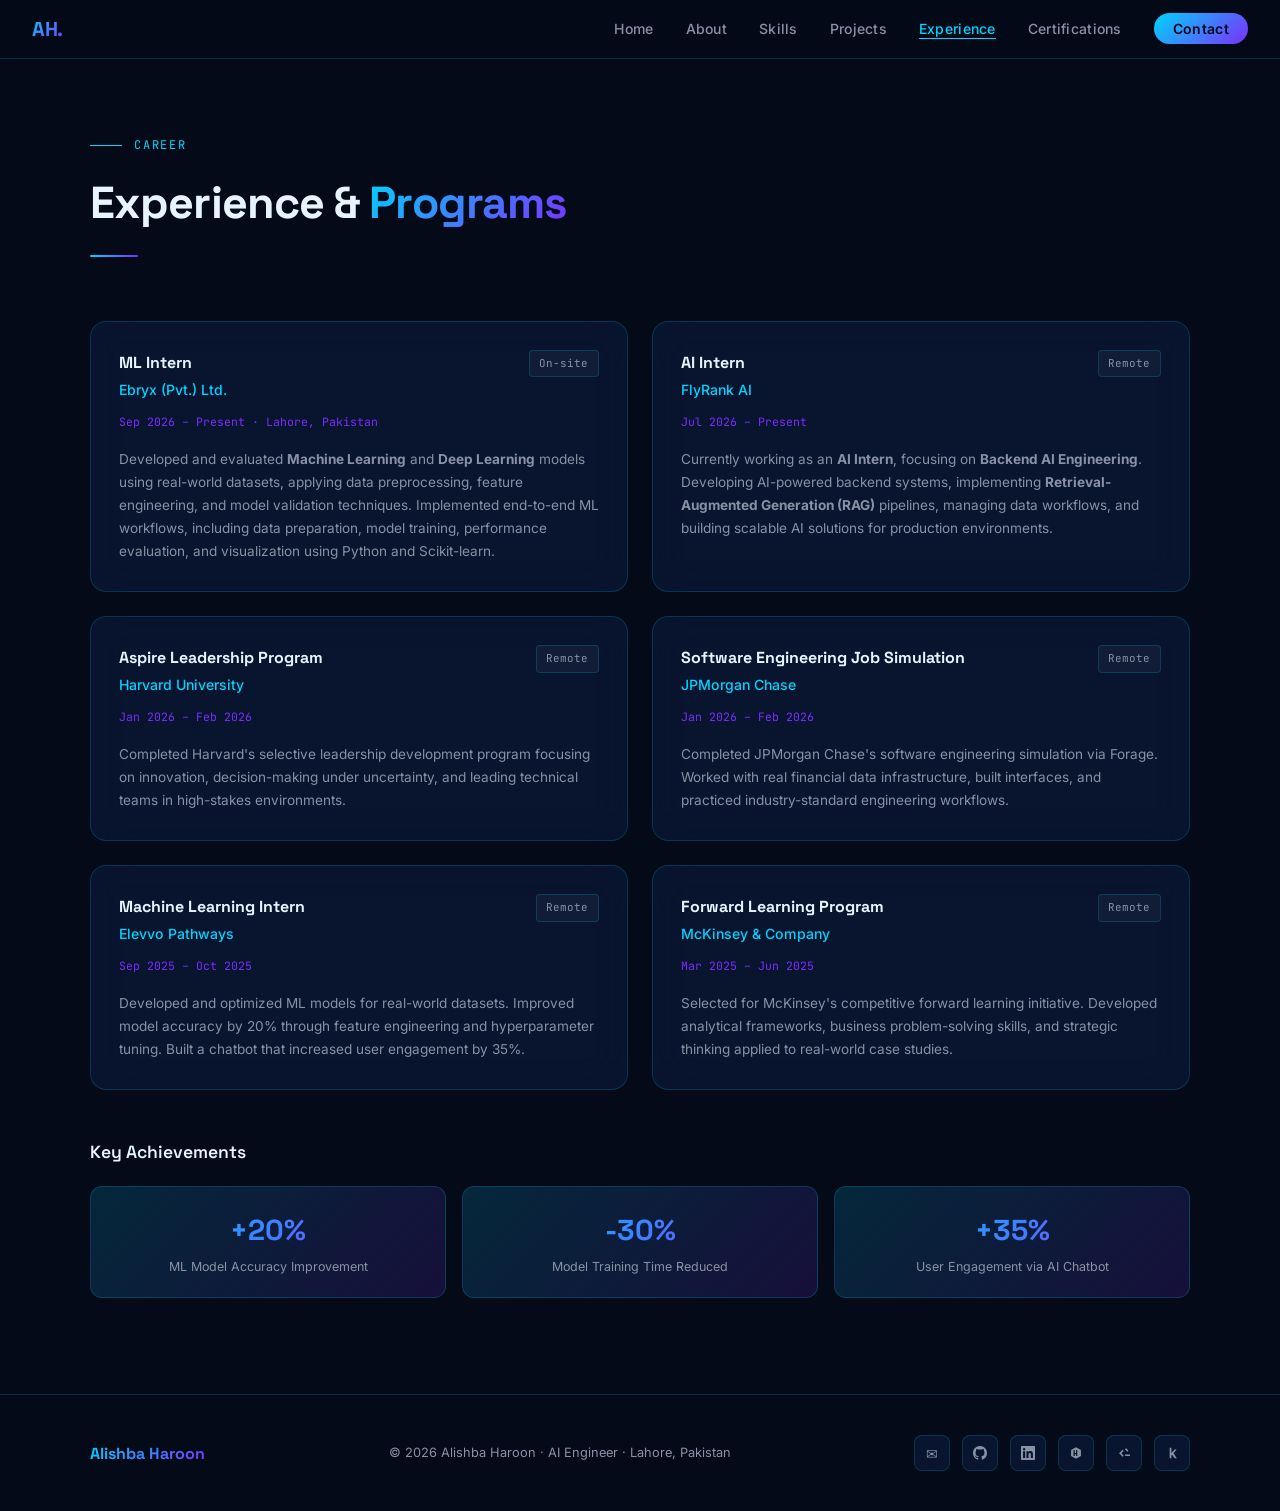
==== commit dbfa7d2d: "Update experience.html" ====
--- a/experience.html
+++ b/experience.html
@@ -38,7 +38,6 @@
   <a href="contact.html" class="mobile-link nav-cta" style="padding:0.6rem 1.5rem;">Contact</a>
 </div>
 
-
 <section class="page-banner">
   <div class="container">
     <div class="section-eyebrow">Career</div>
@@ -48,64 +47,34 @@
 </section>
 
 <section id="experience" style="padding-top:0;">
-
-  <div class="exp-card glass reveal">
-  <div class="exp-header">
-    <div>
-      <div class="exp-role">ML Intern</div>
-      <div class="exp-company">Ebryx (Pvt.) Ltd.</div>
-    </div>
-    <span class="exp-badge">On-site</span>
-  </div>
-
-  <div class="exp-period">Sep 2026 – Present · Lahore, Pakistan</div>
-
-  <p style="font-size:0.85rem;color:var(--slate);line-height:1.7;">
-    Developed and evaluated <strong>Machine Learning</strong> and <strong>Deep Learning</strong> models using real-world datasets, applying data preprocessing, feature engineering, and model validation techniques. Implemented end-to-end ML workflows, including data preparation, model training, performance evaluation, and visualization using Python and Scikit-learn.
-  </p>
-</div>
   <div class="container">
     <div class="exp-grid">
-      <div class="exp-card glass reveal">
-  <div class="exp-header">
-    <div>
-      <div class="exp-role">AI Intern</div>
-      <div class="exp-company">FlyRank AI</div>
-    </div>
-    <span class="exp-badge">Remote</span>
-  </div>
 
-  <div class="exp-period">Jul 2026 – Present</div>
-
-  <p style="font-size:0.85rem;color:var(--slate);line-height:1.7;">
-    Currently working as an <strong>AI Intern</strong>, focusing on <strong>Backend AI Engineering</strong>. Developing AI-powered backend systems, implementing <strong>Retrieval-Augmented Generation (RAG)</strong> pipelines, managing data workflows, and building scalable AI solutions for production environments.
-  </p>
-</div>
       <div class="exp-card glass reveal">
         <div class="exp-header">
           <div>
-            <div class="exp-role">Machine Learning Intern</div>
-            <div class="exp-company">Elevvo Pathways</div>
+            <div class="exp-role">ML Intern</div>
+            <div class="exp-company">Ebryx (Pvt.) Ltd.</div>
           </div>
-          <span class="exp-badge">Remote</span>
+          <span class="exp-badge">On-site</span>
         </div>
-        <div class="exp-period">Sep 2025 – Oct 2025</div>
+        <div class="exp-period">Sep 2026 – Present · Lahore, Pakistan</div>
         <p style="font-size:0.85rem;color:var(--slate);line-height:1.7;">
-          Developed and optimized ML models for real-world datasets. Improved model accuracy by 20% through feature engineering and hyperparameter tuning. Built a chatbot that increased user engagement by 35%.
+          Developed and evaluated <strong>Machine Learning</strong> and <strong>Deep Learning</strong> models using real-world datasets, applying data preprocessing, feature engineering, and model validation techniques. Implemented end-to-end ML workflows, including data preparation, model training, performance evaluation, and visualization using Python and Scikit-learn.
         </p>
       </div>
 
       <div class="exp-card glass reveal">
         <div class="exp-header">
           <div>
-            <div class="exp-role">Forward Learning Program</div>
-            <div class="exp-company">McKinsey &amp; Company</div>
+            <div class="exp-role">AI Intern</div>
+            <div class="exp-company">FlyRank AI</div>
           </div>
           <span class="exp-badge">Remote</span>
         </div>
-        <div class="exp-period">Mar 2025 – Jun 2025</div>
+        <div class="exp-period">Jul 2026 – Present</div>
         <p style="font-size:0.85rem;color:var(--slate);line-height:1.7;">
-          Selected for McKinsey's competitive forward learning initiative. Developed analytical frameworks, business problem-solving skills, and strategic thinking applied to real-world case studies.
+          Currently working as an <strong>AI Intern</strong>, focusing on <strong>Backend AI Engineering</strong>. Developing AI-powered backend systems, implementing <strong>Retrieval-Augmented Generation (RAG)</strong> pipelines, managing data workflows, and building scalable AI solutions for production environments.
         </p>
       </div>
 
@@ -136,6 +105,35 @@
           Completed JPMorgan Chase's software engineering simulation via Forage. Worked with real financial data infrastructure, built interfaces, and practiced industry-standard engineering workflows.
         </p>
       </div>
+
+      <div class="exp-card glass reveal">
+        <div class="exp-header">
+          <div>
+            <div class="exp-role">Machine Learning Intern</div>
+            <div class="exp-company">Elevvo Pathways</div>
+          </div>
+          <span class="exp-badge">Remote</span>
+        </div>
+        <div class="exp-period">Sep 2025 – Oct 2025</div>
+        <p style="font-size:0.85rem;color:var(--slate);line-height:1.7;">
+          Developed and optimized ML models for real-world datasets. Improved model accuracy by 20% through feature engineering and hyperparameter tuning. Built a chatbot that increased user engagement by 35%.
+        </p>
+      </div>
+
+      <div class="exp-card glass reveal">
+        <div class="exp-header">
+          <div>
+            <div class="exp-role">Forward Learning Program</div>
+            <div class="exp-company">McKinsey &amp; Company</div>
+          </div>
+          <span class="exp-badge">Remote</span>
+        </div>
+        <div class="exp-period">Mar 2025 – Jun 2025</div>
+        <p style="font-size:0.85rem;color:var(--slate);line-height:1.7;">
+          Selected for McKinsey's competitive forward learning initiative. Developed analytical frameworks, business problem-solving skills, and strategic thinking applied to real-world case studies.
+        </p>
+      </div>
+
     </div>
 
     <div class="achievements-section reveal">
@@ -158,11 +156,10 @@
   </div>
 </section>
 
-
 <footer>
   <div class="footer-inner">
     <div class="footer-name">Alishba Haroon</div>
-    <div class="footer-copy">© 2025 Alishba Haroon · AI Engineer · Lahore, Pakistan</div>
+    <div class="footer-copy">© 2026 Alishba Haroon · AI Engineer · Lahore, Pakistan</div>
     <div class="social-icons">
       <a href="mailto:alishbaharoon988@gmail.com" class="social-icon" title="Email">✉</a>
       <a href="https://github.com/Alishba-Haroon" target="_blank" class="social-icon" title="GitHub">
@@ -172,19 +169,13 @@
         <svg width="14" height="14" viewBox="0 0 24 24" fill="currentColor"><path d="M20.447 20.452h-3.554v-5.569c0-1.328-.027-3.037-1.852-3.037-1.853 0-2.136 1.445-2.136 2.939v5.667H9.351V9h3.414v1.561h.046c.477-.9 1.637-1.85 3.37-1.85 3.601 0 4.267 2.37 4.267 5.455v6.286zM5.337 7.433a2.062 2.062 0 0 1-2.063-2.065 2.064 2.064 0 1 1 2.063 2.065zm1.782 13.019H3.555V9h3.564v11.452zM22.225 0H1.771C.792 0 0 .774 0 1.729v20.542C0 23.227.792 24 1.771 24h20.451C23.2 24 24 23.227 24 22.271V1.729C24 .774 23.2 0 22.222 0h.003z"/></svg>
       </a>
       <a href="https://www.hackerrank.com/profile/alishbaharoon" target="_blank" class="social-icon" title="HackerRank">
-         <svg width="14" height="14" viewBox="0 0 24 24" fill="currentColor">
-         <path d="M12 2L3.5 7v10L12 22l8.5-5V7L12 2zm2.2 15h-2v-3h-2.4v3h-2V7h2v5h2.4V7h2v10z"/>
-         </svg>
+        <svg width="14" height="14" viewBox="0 0 24 24" fill="currentColor"><path d="M12 2L3.5 7v10L12 22l8.5-5V7L12 2zm2.2 15h-2v-3h-2.4v3h-2V7h2v5h2.4V7h2v10z"/></svg>
       </a>
       <a href="https://leetcode.com/u/Alishba_Haroon/" target="_blank" class="social-icon" title="LeetCode">
-        <svg width="16" height="16" viewBox="0 0 50 50" fill="currentColor">
-        <path d="M20.6 37.1L9.5 26l11.1-11.1 3.5 3.5L16.5 26l7.6 7.6-3.5 3.5zm8.2-2.6h14.7v-5H28.8v5zm2.5-24.6l-3.5 3.5L35.4 21l3.5-3.5-7.6-7.6z"/>
-        </svg>
+        <svg width="16" height="16" viewBox="0 0 50 50" fill="currentColor"><path d="M20.6 37.1L9.5 26l11.1-11.1 3.5 3.5L16.5 26l7.6 7.6-3.5 3.5zm8.2-2.6h14.7v-5H28.8v5zm2.5-24.6l-3.5 3.5L35.4 21l3.5-3.5-7.6-7.6z"/></svg>
       </a>
       <a href="https://www.kaggle.com/parkemma" target="_blank" class="social-icon" title="Kaggle">
-         <svg width="14" height="14" viewBox="0 0 24 24" fill="currentColor">
-         <path d="M8 3h3v9.2L16.6 6H20l-5.4 6.3L20.3 21h-3.7L12 14.9l-1 1.1V21H8V3z"/>
-         </svg>
+        <svg width="14" height="14" viewBox="0 0 24 24" fill="currentColor"><path d="M8 3h3v9.2L16.6 6H20l-5.4 6.3L20.3 21h-3.7L12 14.9l-1 1.1V21H8V3z"/></svg>
       </a>
     </div>
   </div>
